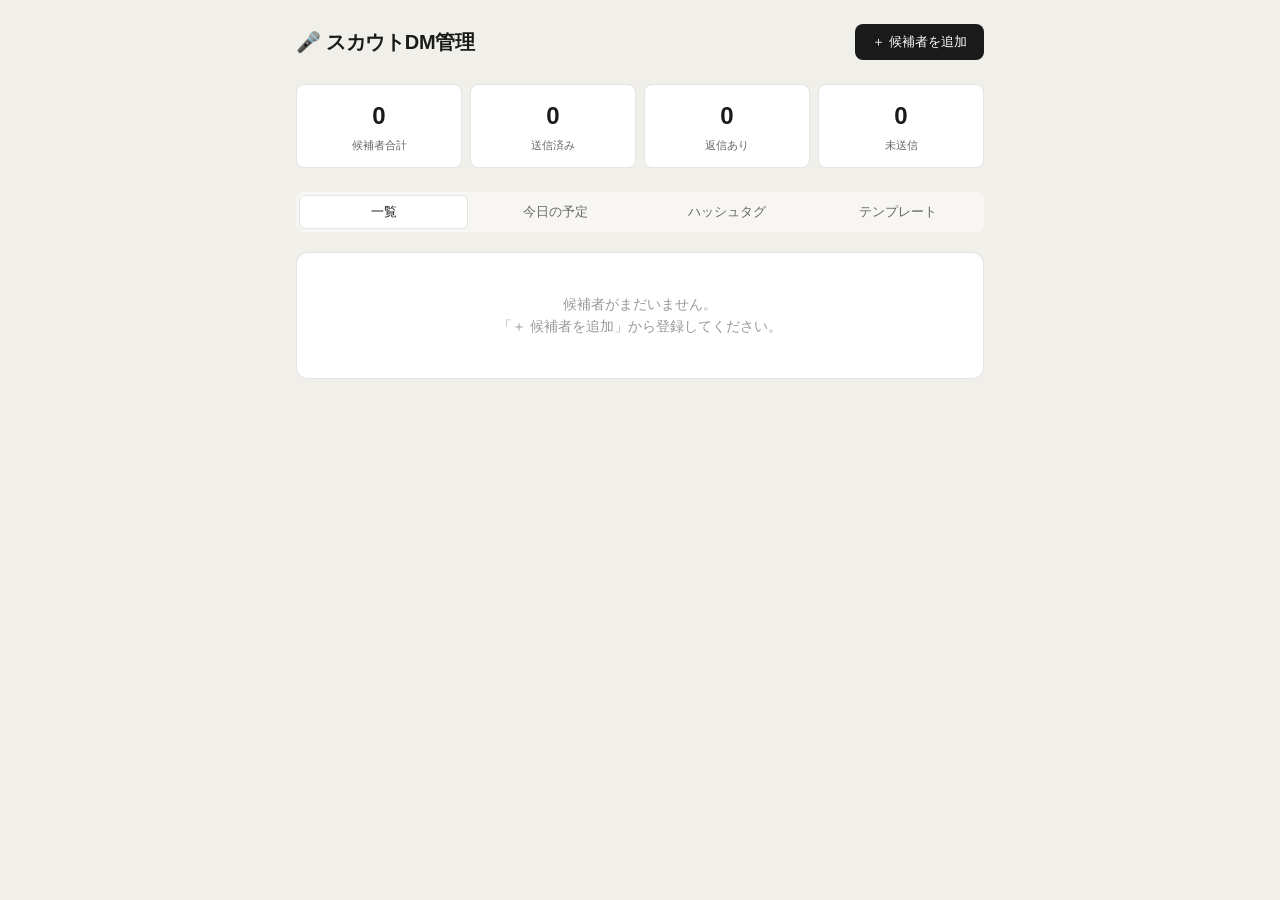
==== index.html @ 677e728b "Add files via upload" ====
<!DOCTYPE html>
<html lang="ja">
<head>
<meta charset="UTF-8" />
<meta name="viewport" content="width=device-width, initial-scale=1.0" />
<title>スカウトDM管理</title>
<style>
*, *::before, *::after { box-sizing: border-box; margin: 0; padding: 0; }

:root {
  --bg: #ffffff;
  --bg-sub: #f7f6f3;
  --bg-ter: #f0efe9;
  --text: #1a1a1a;
  --text-sub: #666;
  --text-hint: #999;
  --border: rgba(0,0,0,0.1);
  --border-med: rgba(0,0,0,0.18);
  --radius-md: 8px;
  --radius-lg: 12px;
  --radius-xl: 16px;
  --blue: #1d9bf0;
  --blue-bg: #e6f1fb;
  --blue-text: #185fa5;
  --green-bg: #eaf3de;
  --green-text: #3b6d11;
  --amber-bg: #faeeda;
  --amber-text: #854f0b;
  --gray-bg: #f1efe8;
  --gray-text: #5f5e5a;
}

@media (prefers-color-scheme: dark) {
  :root {
    --bg: #1a1a1a;
    --bg-sub: #222;
    --bg-ter: #2a2a2a;
    --text: #f0efe9;
    --text-sub: #aaa;
    --text-hint: #666;
    --border: rgba(255,255,255,0.1);
    --border-med: rgba(255,255,255,0.18);
    --blue-bg: #042c53;
    --blue-text: #85b7eb;
    --green-bg: #173404;
    --green-text: #97c459;
    --amber-bg: #412402;
    --amber-text: #ef9f27;
    --gray-bg: #2c2c2a;
    --gray-text: #b4b2a9;
  }
}

body {
  font-family: -apple-system, BlinkMacSystemFont, 'Hiragino Sans', 'Hiragino Kaku Gothic ProN', sans-serif;
  background: var(--bg-ter);
  color: var(--text);
  min-height: 100vh;
  font-size: 15px;
  line-height: 1.6;
}

.app { max-width: 720px; margin: 0 auto; padding: 1.5rem 1rem 4rem; }

.header {
  display: flex; align-items: center; justify-content: space-between;
  margin-bottom: 1.5rem;
}
.header h1 { font-size: 20px; font-weight: 600; letter-spacing: -0.3px; }

.stats-grid {
  display: grid; grid-template-columns: repeat(4, 1fr); gap: 8px;
  margin-bottom: 1.5rem;
}
@media (max-width: 480px) { .stats-grid { grid-template-columns: repeat(2, 1fr); } }

.stat-card {
  background: var(--bg); border-radius: var(--radius-md);
  border: 0.5px solid var(--border); padding: 12px; text-align: center;
}
.stat-num { font-size: 24px; font-weight: 600; }
.stat-label { font-size: 11px; color: var(--text-sub); margin-top: 2px; }

.tabs {
  display: flex; gap: 4px; background: var(--bg-sub);
  border-radius: var(--radius-md); padding: 3px; margin-bottom: 1.25rem;
}
.tab {
  flex: 1; text-align: center; padding: 7px 8px; font-size: 13px;
  border-radius: 6px; cursor: pointer; color: var(--text-sub);
  border: none; background: transparent; transition: all 0.15s;
}
.tab.active {
  background: var(--bg); color: var(--text); font-weight: 500;
  border: 0.5px solid var(--border);
}

.card {
  background: var(--bg); border: 0.5px solid var(--border);
  border-radius: var(--radius-lg); padding: 1rem 1.25rem; margin-bottom: 12px;
}

.section { display: none; }
.section.active { display: block; }

.label { font-size: 12px; color: var(--text-sub); margin-bottom: 4px; }

input[type=text], input[type=url], textarea, select {
  width: 100%; padding: 9px 12px; font-size: 14px;
  border: 0.5px solid var(--border-med); border-radius: var(--radius-md);
  background: var(--bg-sub); color: var(--text);
  font-family: inherit; outline: none; transition: border 0.15s;
}
input:focus, textarea:focus { border-color: var(--blue); }
textarea { resize: vertical; line-height: 1.6; }

.btn {
  padding: 8px 16px; font-size: 13px; border-radius: var(--radius-md);
  cursor: pointer; border: 0.5px solid var(--border-med);
  background: transparent; color: var(--text); font-family: inherit;
  transition: background 0.15s;
}
.btn:hover { background: var(--bg-sub); }
.btn:active { opacity: 0.7; }
.btn-primary { background: var(--text); color: var(--bg); border-color: transparent; font-weight: 500; }
.btn-primary:hover { opacity: 0.85; background: var(--text); }
.btn-dm { background: var(--blue); color: #fff; border-color: transparent; font-weight: 500; }
.btn-dm:hover { opacity: 0.88; background: var(--blue); }
.btn-sm { padding: 5px 10px; font-size: 12px; }
.btn-danger { color: #e24b4a; border-color: transparent; }
.btn-danger:hover { background: #fcebeb; }

.form-row { display: flex; gap: 8px; margin-bottom: 10px; }
.form-row input { flex: 1; }

.candidate-row {
  display: flex; align-items: center; gap: 10px;
  padding: 12px 0; border-bottom: 0.5px solid var(--border);
}
.candidate-row:last-child { border-bottom: none; }
.avatar {
  width: 38px; height: 38px; border-radius: 50%;
  background: var(--blue-bg); color: var(--blue-text);
  display: flex; align-items: center; justify-content: center;
  font-size: 14px; font-weight: 600; flex-shrink: 0;
}
.candidate-info { flex: 1; min-width: 0; }
.candidate-name { font-size: 14px; font-weight: 500; }
.candidate-meta {
  font-size: 12px; color: var(--text-sub);
  white-space: nowrap; overflow: hidden; text-overflow: ellipsis;
}
.status-badge {
  font-size: 11px; padding: 3px 9px; border-radius: 100px;
  font-weight: 500; flex-shrink: 0; white-space: nowrap;
}
.status-pending { background: var(--amber-bg); color: var(--amber-text); }
.status-sent { background: var(--green-bg); color: var(--green-text); }
.status-replied { background: var(--blue-bg); color: var(--blue-text); }
.status-pass { background: var(--gray-bg); color: var(--gray-text); }

.actions { display: flex; gap: 4px; flex-shrink: 0; }

.hashtag-wrap { display: flex; flex-wrap: wrap; gap: 6px; margin-bottom: 12px; }
.hashtag-chip {
  font-size: 13px; padding: 5px 13px; background: var(--bg-sub);
  border: 0.5px solid var(--border); border-radius: 100px;
  cursor: pointer; color: var(--text); transition: all 0.15s;
}
.hashtag-chip:hover { border-color: var(--border-med); background: var(--bg); }

.empty-state {
  text-align: center; padding: 2.5rem 1rem;
  color: var(--text-hint); font-size: 14px;
}

.modal-bg {
  display: none; position: fixed; inset: 0;
  background: rgba(0,0,0,0.45); z-index: 200;
  align-items: center; justify-content: center; padding: 1rem;
}
.modal-bg.open { display: flex; }
.modal {
  background: var(--bg); border-radius: var(--radius-xl);
  border: 0.5px solid var(--border); padding: 1.5rem;
  width: 100%; max-width: 500px; max-height: 90vh; overflow-y: auto;
}
.modal h2 { font-size: 16px; font-weight: 600; margin-bottom: 1.2rem; }
.modal-footer { display: flex; gap: 8px; justify-content: flex-end; margin-top: 1rem; }

.score-badge {
  font-size: 12px; padding: 2px 8px; border-radius: 100px;
  font-weight: 600; background: var(--green-bg); color: var(--green-text);
}
.score-low { background: var(--amber-bg); color: var(--amber-text); }
.score-mid { background: var(--blue-bg); color: var(--blue-text); }

.toast {
  position: fixed; bottom: 1.5rem; left: 50%; transform: translateX(-50%);
  background: var(--text); color: var(--bg); padding: 10px 20px;
  border-radius: 100px; font-size: 13px; font-weight: 500;
  opacity: 0; pointer-events: none; transition: opacity 0.2s; z-index: 999;
}
.toast.show { opacity: 1; }

.schedule-list { display: flex; flex-direction: column; gap: 8px; }
.schedule-item {
  display: flex; align-items: center; gap: 10px;
  background: var(--bg-sub); border-radius: var(--radius-md); padding: 10px 12px;
}
.schedule-time { font-size: 13px; font-weight: 600; min-width: 52px; color: var(--blue); }
.schedule-name { font-size: 13px; flex: 1; }
.schedule-status { font-size: 11px; color: var(--text-sub); }
</style>
</head>
<body>
<div class="app">
  <div class="header">
    <h1>🎤 スカウトDM管理</h1>
    <button class="btn btn-primary" onclick="openAddModal()">＋ 候補者を追加</button>
  </div>

  <div class="stats-grid">
    <div class="stat-card"><div class="stat-num" id="s-total">0</div><div class="stat-label">候補者合計</div></div>
    <div class="stat-card"><div class="stat-num" id="s-sent">0</div><div class="stat-label">送信済み</div></div>
    <div class="stat-card"><div class="stat-num" id="s-replied">0</div><div class="stat-label">返信あり</div></div>
    <div class="stat-card"><div class="stat-num" id="s-pending">0</div><div class="stat-label">未送信</div></div>
  </div>

  <div class="tabs">
    <button class="tab active" onclick="switchTab(this,'candidates')">一覧</button>
    <button class="tab" onclick="switchTab(this,'schedule')">今日の予定</button>
    <button class="tab" onclick="switchTab(this,'search')">ハッシュタグ</button>
    <button class="tab" onclick="switchTab(this,'template')">テンプレート</button>
  </div>

  <div id="tab-candidates" class="section active">
    <div class="card" style="padding: 0 1.25rem;">
      <div id="candidate-list"></div>
    </div>
  </div>

  <div id="tab-schedule" class="section">
    <div class="card">
      <div style="display:flex;align-items:center;justify-content:space-between;margin-bottom:1rem;">
        <div>
          <div class="label" style="margin-bottom:2px;">1日の送信上限</div>
          <div style="display:flex;align-items:center;gap:8px;">
            <input type="number" id="daily-limit" value="20" min="1" max="50" style="width:70px;" />
            <span style="font-size:13px;color:var(--text-sub);">件/日</span>
          </div>
        </div>
        <button class="btn btn-primary" onclick="generateSchedule()">スケジュール生成</button>
      </div>
      <div id="schedule-list" class="schedule-list">
        <div class="empty-state">「スケジュール生成」を押すと、未送信の候補者を自動でスケジュールします。</div>
      </div>
    </div>
    <div class="card">
      <div class="label" style="margin-bottom:6px;">LINE Notify 設定</div>
      <div style="font-size:12px;color:var(--text-sub);margin-bottom:8px;">
        LINE Notify トークンを入力すると、スケジュール通知をLINEで受け取れます。<br>
        ※ トークンは <a href="https://notify-bot.line.me/ja/" target="_blank" style="color:var(--blue);">notify-bot.line.me</a> で取得できます。
      </div>
      <div class="form-row" style="margin-bottom:0;">
        <input type="text" id="line-token" placeholder="LINE Notify トークンを入力..." />
        <button class="btn" onclick="saveLineToken()">保存</button>
      </div>
    </div>
  </div>

  <div id="tab-search" class="section">
    <div class="card">
      <div class="label" style="margin-bottom:8px;">よく使うハッシュタグ</div>
      <div class="hashtag-wrap" id="hashtag-list"></div>
      <div class="form-row" style="margin-bottom:0;">
        <input type="text" id="new-hashtag" placeholder="#アイドル志望 など..." />
        <button class="btn" onclick="addHashtag()">追加</button>
      </div>
    </div>
    <div class="card">
      <div class="label" style="margin-bottom:6px;">Twitter/X で検索</div>
      <div class="form-row" style="margin-bottom:0;">
        <input type="text" id="search-query" placeholder="#アイドル志望 など..." />
        <button class="btn btn-dm" onclick="searchTwitter()">検索を開く</button>
      </div>
    </div>
  </div>

  <div id="tab-template" class="section">
    <div class="card">
      <div class="label" style="margin-bottom:4px;">DMテンプレート</div>
      <div style="font-size:12px;color:var(--text-sub);margin-bottom:8px;">
        <code style="background:var(--bg-sub);padding:1px 5px;border-radius:4px;">{name}</code> は相手のユーザー名に自動置換されます。
      </div>
      <textarea id="template-text" rows="10"></textarea>
      <div style="display:flex;justify-content:flex-end;margin-top:8px;">
        <button class="btn btn-primary" onclick="saveTemplate()">保存</button>
      </div>
    </div>
  </div>
</div>

<!-- 候補者追加モーダル -->
<div class="modal-bg" id="add-modal">
  <div class="modal">
    <h2>候補者を追加</h2>
    <div class="label">Twitter URL または @ユーザー名</div>
    <div style="margin-bottom:10px;">
      <input type="text" id="in-url" placeholder="https://twitter.com/username または @username" />
    </div>
    <div class="label">表示名</div>
    <div style="margin-bottom:10px;">
      <input type="text" id="in-name" placeholder="例：田中さくら" />
    </div>
    <div class="label">メモ（投稿の特徴など）</div>
    <div style="margin-bottom:4px;">
      <textarea id="in-memo" rows="3" placeholder="例：ダンス系の投稿が多い、フォロワー2000人..."></textarea>
    </div>
    <div class="modal-footer">
      <button class="btn" onclick="closeModal('add-modal')">キャンセル</button>
      <button class="btn btn-primary" onclick="addCandidate()">追加</button>
    </div>
  </div>
</div>

<!-- DM送信モーダル -->
<div class="modal-bg" id="dm-modal">
  <div class="modal">
    <h2 id="dm-title">DM文章を確認</h2>
    <div class="label" style="margin-bottom:6px;">送信するDM</div>
    <textarea id="dm-text" rows="11" style="margin-bottom:4px;"></textarea>
    <div style="font-size:12px;color:var(--text-sub);margin-bottom:4px;">
      ※ 「コピーしてTwitterを開く」を押すとクリップボードにコピーされ、Twitter DM画面が開きます。貼り付けて送信してください。
    </div>
    <div class="modal-footer">
      <button class="btn" onclick="closeModal('dm-modal')">キャンセル</button>
      <button class="btn btn-dm" onclick="copyAndOpen()">コピーしてTwitterを開く →</button>
    </div>
  </div>
</div>

<div class="toast" id="toast"></div>

<script>
let candidates = JSON.parse(localStorage.getItem('scout_v2_candidates') || '[]');
let hashtags = JSON.parse(localStorage.getItem('scout_v2_hashtags') || '["#アイドル志望","#歌手志望","#モデル志望","#ダンス好きな人と繋がりたい","#芸能界目指してる"]');
let template = localStorage.getItem('scout_v2_template') || 'こんにちは、{name}さん。突然のメッセージ失礼します。\n\n私は〇〇芸能事務所のスカウト担当と申します。{name}さんの投稿を拝見し、ぜひ一度お話をさせていただきたいと思いご連絡しました。\n\nもしよろしければ、詳しいご案内をさせていただきたいと思います。ご検討いただけますでしょうか。\n\nどうぞよろしくお願いいたします。';
let lineToken = localStorage.getItem('scout_v2_line_token') || '';
let currentDmIdx = null;
let todaySchedule = [];

function save() {
  localStorage.setItem('scout_v2_candidates', JSON.stringify(candidates));
  localStorage.setItem('scout_v2_hashtags', JSON.stringify(hashtags));
}

function toast(msg) {
  const t = document.getElementById('toast');
  t.textContent = msg; t.classList.add('show');
  setTimeout(() => t.classList.remove('show'), 2200);
}

function switchTab(el, name) {
  document.querySelectorAll('.tab').forEach(t => t.classList.remove('active'));
  document.querySelectorAll('.section').forEach(s => s.classList.remove('active'));
  el.classList.add('active');
  document.getElementById('tab-' + name).classList.add('active');
}

function updateStats() {
  document.getElementById('s-total').textContent = candidates.length;
  document.getElementById('s-sent').textContent = candidates.filter(c => c.status === 'sent' || c.status === 'replied').length;
  document.getElementById('s-replied').textContent = candidates.filter(c => c.status === 'replied').length;
  document.getElementById('s-pending').textContent = candidates.filter(c => c.status === 'pending').length;
}

function renderCandidates() {
  const list = document.getElementById('candidate-list');
  if (!candidates.length) {
    list.innerHTML = '<div class="empty-state">候補者がまだいません。<br>「＋ 候補者を追加」から登録してください。</div>';
    updateStats(); return;
  }
  const statusMap = {
    pending: ['status-pending','未送信'],
    sent:    ['status-sent','送信済み'],
    replied: ['status-replied','返信あり'],
    pass:    ['status-pass','見送り']
  };
  list.innerHTML = candidates.map((c, i) => {
    const init = (c.name||'U')[0].toUpperCase();
    const [cls, lbl] = statusMap[c.status] || statusMap.pending;
    return `<div class="candidate-row">
      <div class="avatar">${init}</div>
      <div class="candidate-info">
        <div class="candidate-name">${esc(c.name||'ユーザー')}</div>
        <div class="candidate-meta">${esc(c.url||'')}${c.memo?' · '+esc(c.memo):''}</div>
      </div>
      <span class="status-badge ${cls}">${lbl}</span>
      <div class="actions">
        <button class="btn btn-sm btn-dm" onclick="openDm(${i})">DM</button>
        <button class="btn btn-sm" onclick="cycleStatus(${i})" title="ステータスを変更">⟳</button>
        <button class="btn btn-sm btn-danger" onclick="removeCandidate(${i})">✕</button>
      </div>
    </div>`;
  }).join('');
  updateStats();
}

function renderHashtags() {
  document.getElementById('hashtag-list').innerHTML = hashtags.map(h =>
    `<span class="hashtag-chip" onclick="setSearch('${esc(h)}')">${esc(h)}</span>`
  ).join('');
}

function esc(s) {
  return String(s).replace(/&/g,'&amp;').replace(/</g,'&lt;').replace(/>/g,'&gt;').replace(/"/g,'&quot;');
}

function openAddModal() {
  ['in-url','in-name','in-memo'].forEach(id => document.getElementById(id).value = '');
  document.getElementById('add-modal').classList.add('open');
  setTimeout(() => document.getElementById('in-url').focus(), 100);
}

function closeModal(id) { document.getElementById(id).classList.remove('open'); }

function addCandidate() {
  const url = document.getElementById('in-url').value.trim();
  const name = document.getElementById('in-name').value.trim();
  const memo = document.getElementById('in-memo').value.trim();
  if (!url && !name) { toast('URLまたは名前を入力してください'); return; }
  let username = '';
  const m = url.match(/(?:twitter|x)\.com\/([^\/\?#]+)/) || url.match(/^@?(\w+)$/);
  if (m) username = m[1];
  candidates.unshift({ url, name: name || ('@'+username) || 'ユーザー', username, memo, status: 'pending', addedAt: Date.now() });
  save(); closeModal('add-modal'); renderCandidates(); toast('候補者を追加しました');
}

function removeCandidate(i) {
  if (!confirm(`「${candidates[i].name}」を削除しますか？`)) return;
  candidates.splice(i, 1); save(); renderCandidates();
}

function cycleStatus(i) {
  const s = ['pending','sent','replied','pass'];
  candidates[i].status = s[(s.indexOf(candidates[i].status)+1) % s.length];
  save(); renderCandidates();
}

function openDm(i) {
  currentDmIdx = i;
  const c = candidates[i];
  document.getElementById('dm-title').textContent = (c.name||'ユーザー') + ' へのDM';
  const displayName = (c.name||'').replace(/^@/,'') || 'さん';
  document.getElementById('dm-text').value = template.replace(/\{name\}/g, displayName);
  document.getElementById('dm-modal').classList.add('open');
}

function copyAndOpen() {
  const text = document.getElementById('dm-text').value;
  navigator.clipboard.writeText(text).then(() => toast('クリップボードにコピーしました')).catch(() => {});
  if (currentDmIdx !== null) {
    const c = candidates[currentDmIdx];
    const u = c.username || (c.url.match(/(?:twitter|x)\.com\/([^\/\?#]+)/)||[])[1] || '';
    const dmUrl = 'https://twitter.com/messages/compose' + (u ? '?recipient_id='+u : '') + '&text=' + encodeURIComponent(text);
    window.open(dmUrl, '_blank');
    candidates[currentDmIdx].status = 'sent';
    save(); renderCandidates();
  }
  closeModal('dm-modal');
}

function addHashtag() {
  const v = document.getElementById('new-hashtag').value.trim();
  if (!v) return;
  const tag = v.startsWith('#') ? v : '#'+v;
  if (!hashtags.includes(tag)) { hashtags.push(tag); localStorage.setItem('scout_v2_hashtags', JSON.stringify(hashtags)); }
  document.getElementById('new-hashtag').value = '';
  renderHashtags();
}

function setSearch(tag) { document.getElementById('search-query').value = tag; }

function searchTwitter() {
  const q = document.getElementById('search-query').value.trim();
  if (!q) return;
  window.open('https://twitter.com/search?q='+encodeURIComponent(q)+'&f=user', '_blank');
}

function saveTemplate() {
  template = document.getElementById('template-text').value;
  localStorage.setItem('scout_v2_template', template);
  toast('テンプレートを保存しました');
}

function saveLineToken() {
  lineToken = document.getElementById('line-token').value.trim();
  localStorage.setItem('scout_v2_line_token', lineToken);
  toast('LINEトークンを保存しました');
}

function generateSchedule() {
  const limit = parseInt(document.getElementById('daily-limit').value) || 20;
  const pending = candidates.filter(c => c.status === 'pending').slice(0, limit);
  if (!pending.length) { toast('未送信の候補者がいません'); return; }

  const now = new Date();
  const start = 10 * 60;
  const end = 21 * 60;
  const range = end - start;

  todaySchedule = pending.map((c, i) => {
    const offset = Math.floor((range / pending.length) * i + Math.random() * 15);
    const mins = start + offset;
    const h = String(Math.floor(mins / 60)).padStart(2, '0');
    const m = String(mins % 60).padStart(2, '0');
    return { time: h+':'+m, name: c.name, url: c.url, username: c.username, idx: candidates.indexOf(c) };
  }).sort((a, b) => a.time.localeCompare(b.time));

  const list = document.getElementById('schedule-list');
  list.innerHTML = todaySchedule.map((s, i) =>
    `<div class="schedule-item">
      <span class="schedule-time">${s.time}</span>
      <span class="schedule-name">${esc(s.name)}</span>
      <button class="btn btn-sm btn-dm" onclick="openDm(${s.idx})">DM</button>
    </div>`
  ).join('');

  toast(`${todaySchedule.length}件のスケジュールを生成しました`);
}

document.addEventListener('click', e => {
  if (e.target.classList.contains('modal-bg')) e.target.classList.remove('open');
});

document.getElementById('template-text').value = template;
document.getElementById('line-token').value = lineToken;
renderHashtags();
renderCandidates();
</script>
</body>
</html>
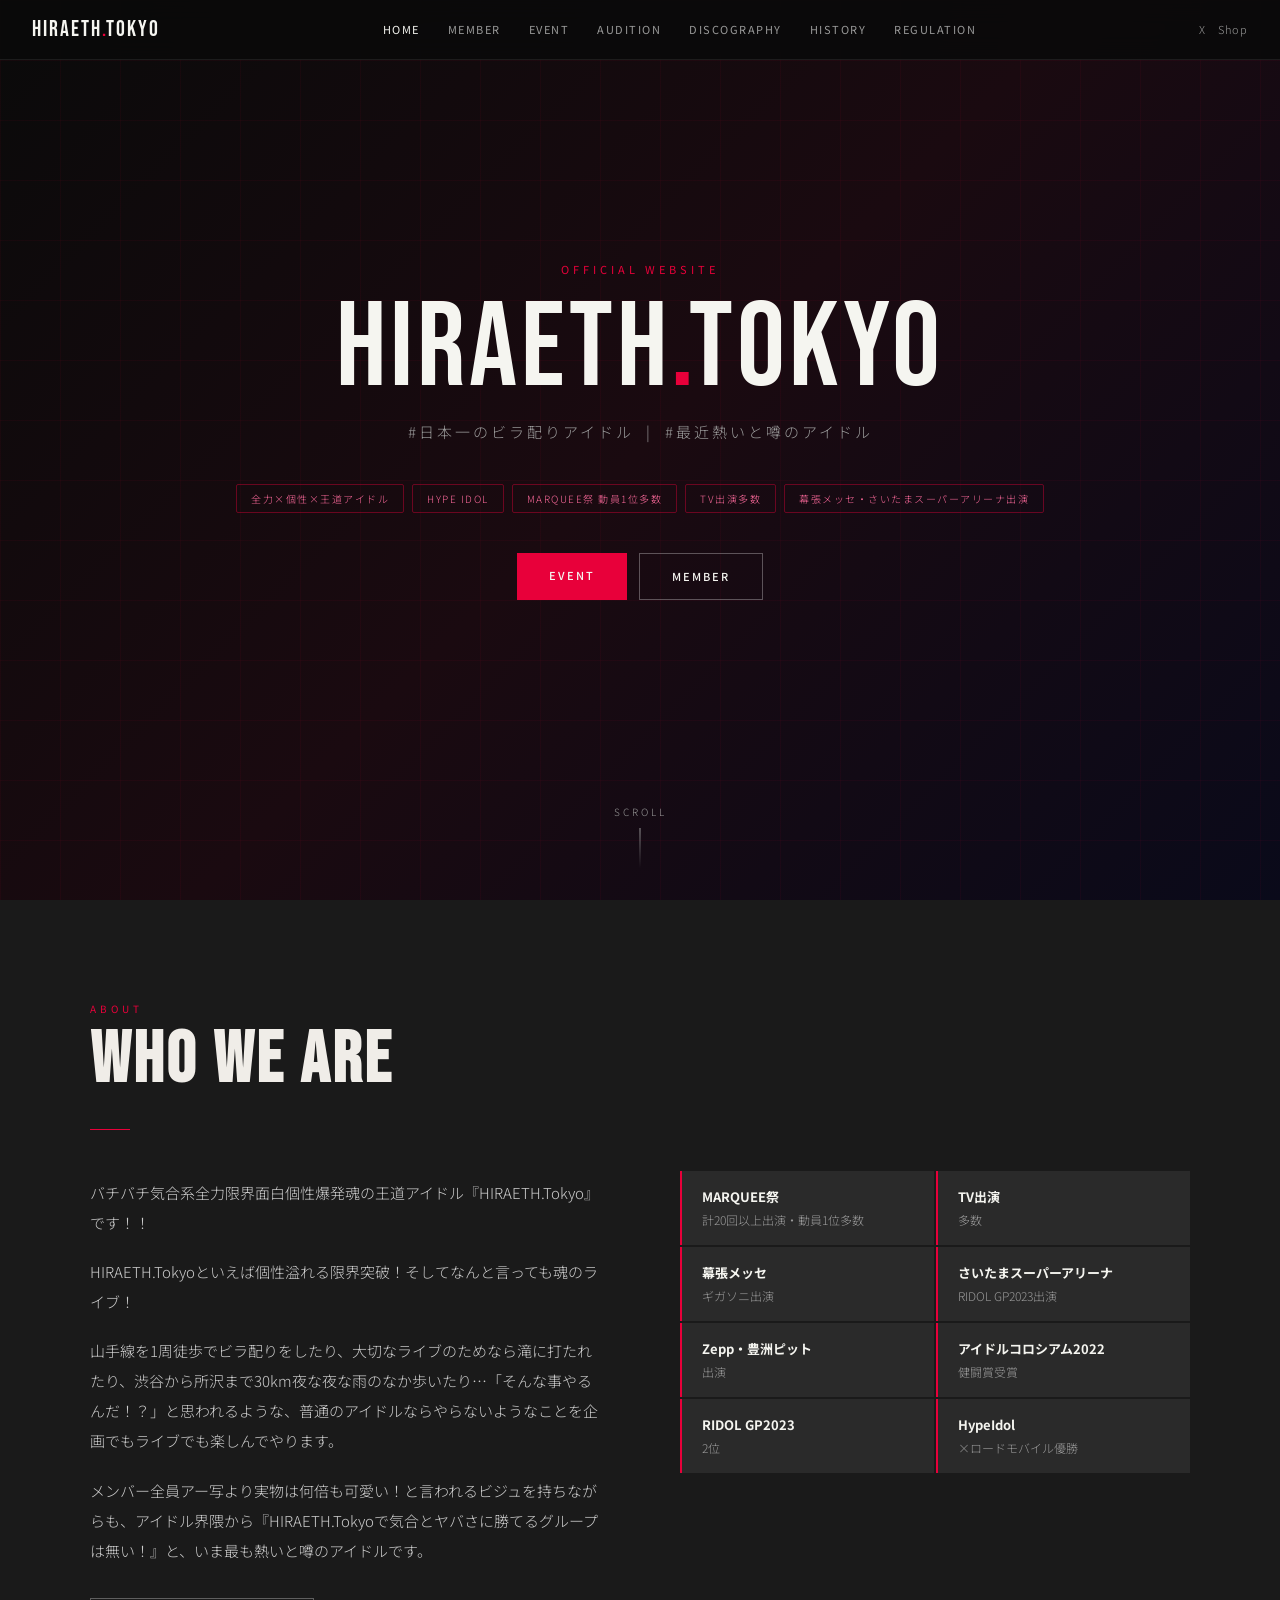
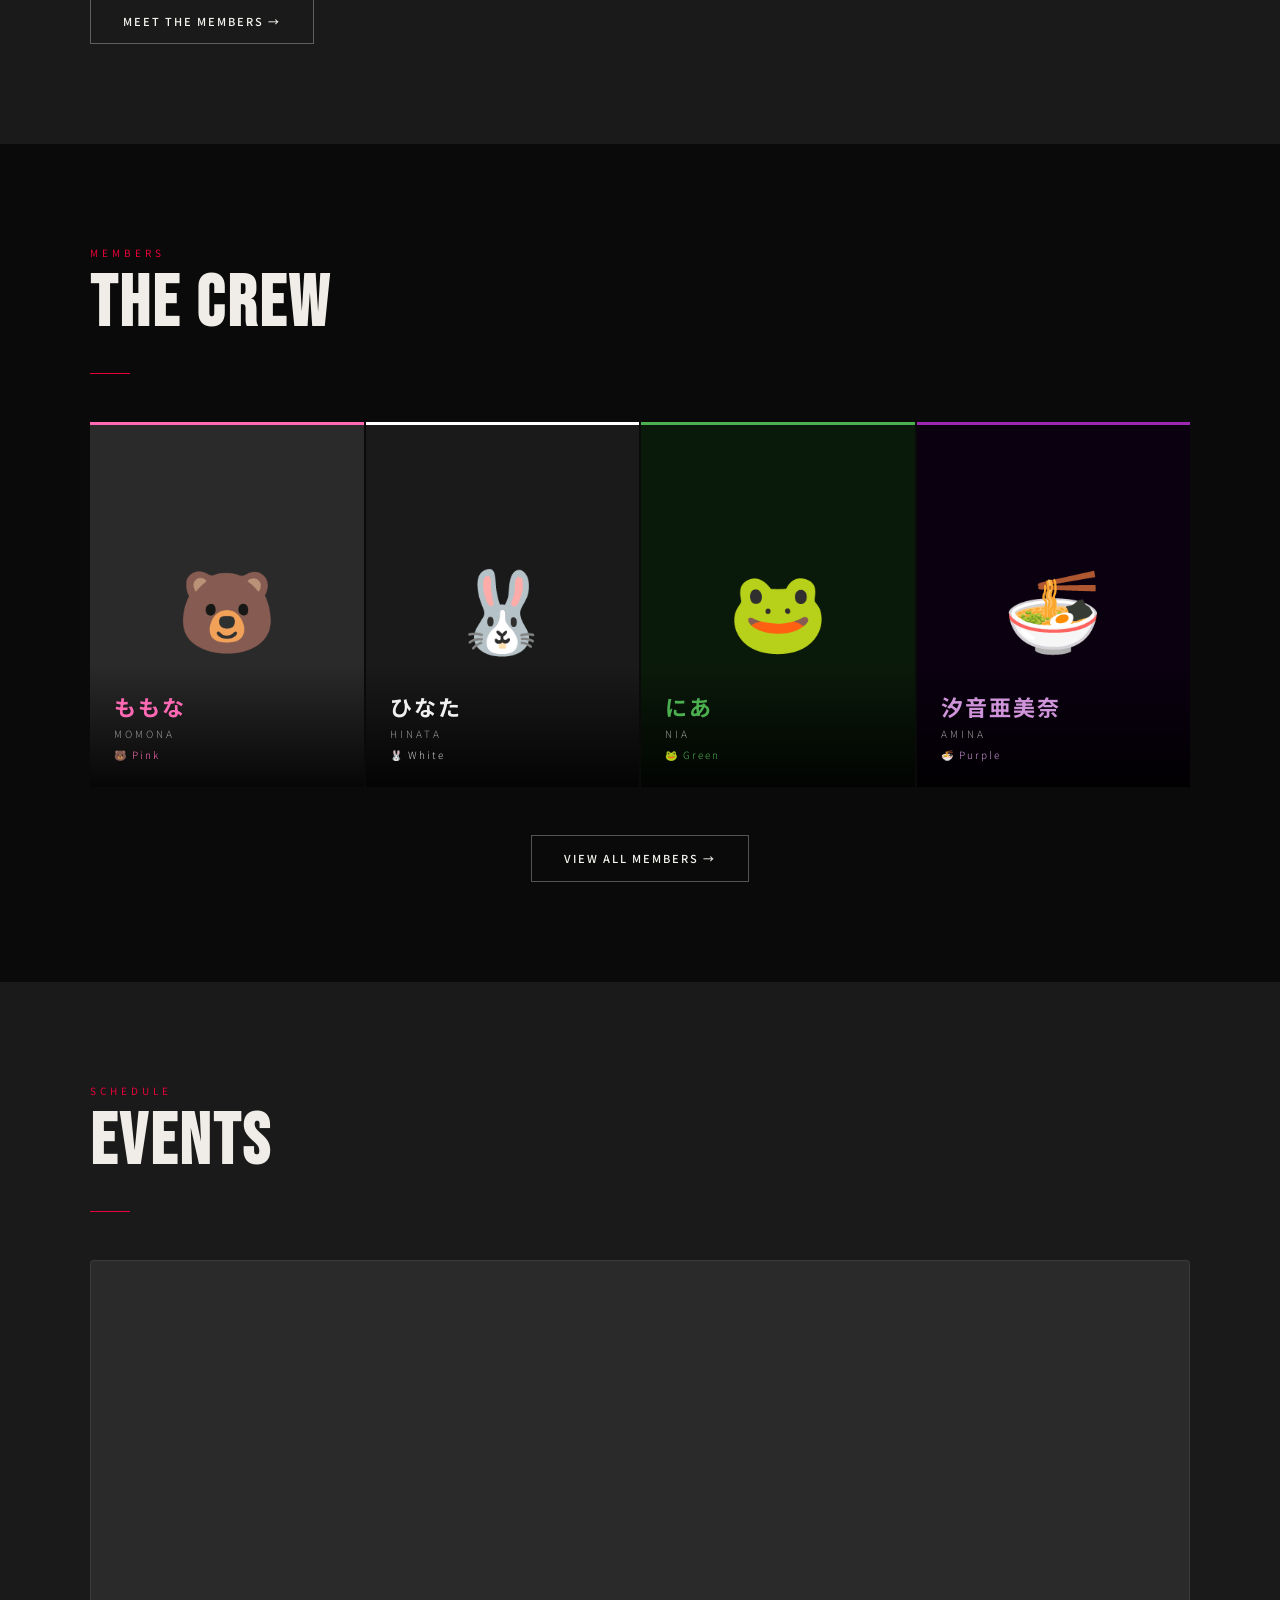
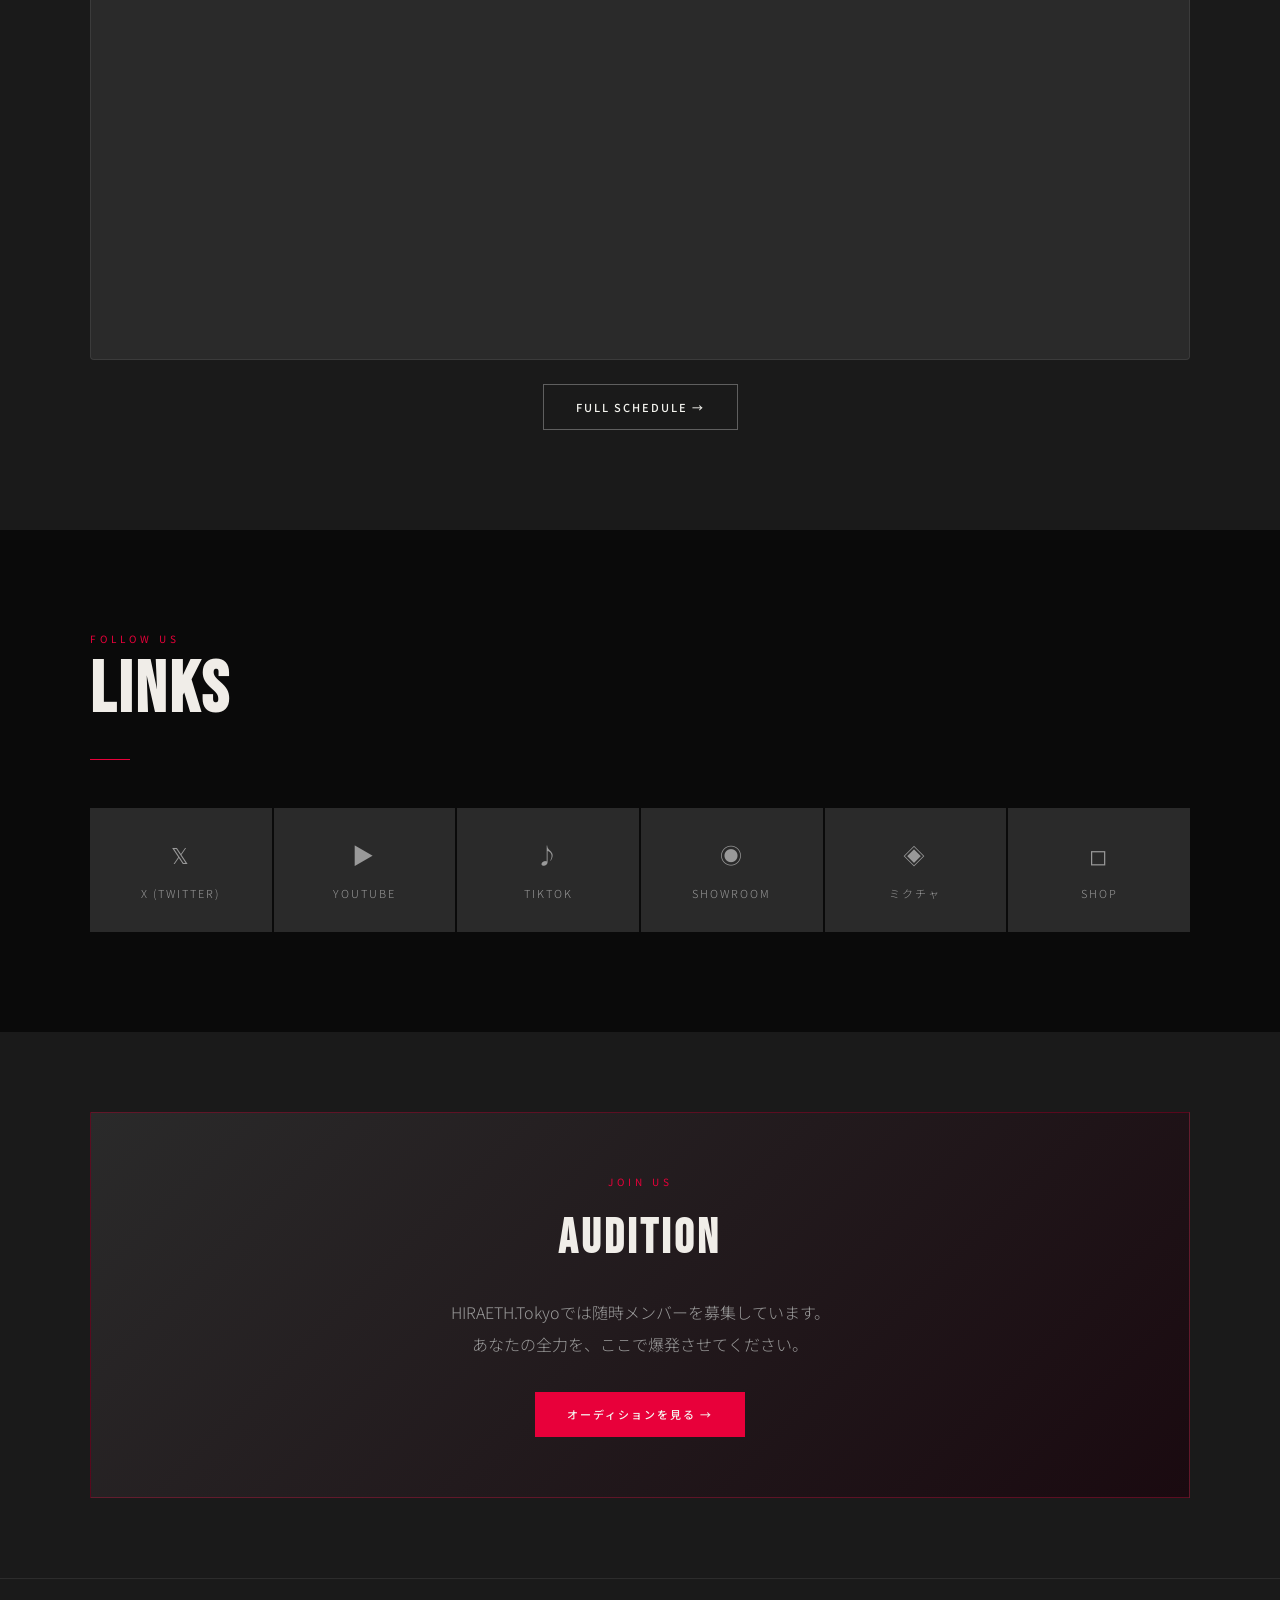
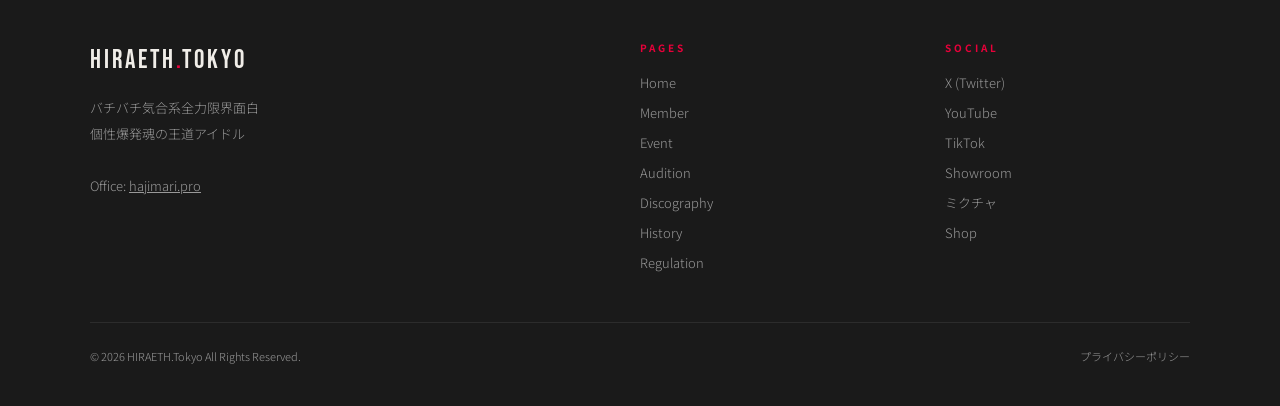
==== commit 5ade9e7f: "Add files via upload" ====
--- a/index.html
+++ b/index.html
@@ -3,541 +3,293 @@
 <head>
 <meta charset="UTF-8" />
 <meta name="viewport" content="width=device-width, initial-scale=1.0" />
-<title>スカウトDM管理</title>
-<style>
-*, *::before, *::after { box-sizing: border-box; margin: 0; padding: 0; }
-
-:root {
-  --bg: #ffffff;
-  --bg-sub: #f7f6f3;
-  --bg-ter: #f0efe9;
-  --text: #1a1a1a;
-  --text-sub: #666;
-  --text-hint: #999;
-  --border: rgba(0,0,0,0.1);
-  --border-med: rgba(0,0,0,0.18);
-  --radius-md: 8px;
-  --radius-lg: 12px;
-  --radius-xl: 16px;
-  --blue: #1d9bf0;
-  --blue-bg: #e6f1fb;
-  --blue-text: #185fa5;
-  --green-bg: #eaf3de;
-  --green-text: #3b6d11;
-  --amber-bg: #faeeda;
-  --amber-text: #854f0b;
-  --gray-bg: #f1efe8;
-  --gray-text: #5f5e5a;
-}
-
-@media (prefers-color-scheme: dark) {
-  :root {
-    --bg: #1a1a1a;
-    --bg-sub: #222;
-    --bg-ter: #2a2a2a;
-    --text: #f0efe9;
-    --text-sub: #aaa;
-    --text-hint: #666;
-    --border: rgba(255,255,255,0.1);
-    --border-med: rgba(255,255,255,0.18);
-    --blue-bg: #042c53;
-    --blue-text: #85b7eb;
-    --green-bg: #173404;
-    --green-text: #97c459;
-    --amber-bg: #412402;
-    --amber-text: #ef9f27;
-    --gray-bg: #2c2c2a;
-    --gray-text: #b4b2a9;
-  }
-}
-
-body {
-  font-family: -apple-system, BlinkMacSystemFont, 'Hiragino Sans', 'Hiragino Kaku Gothic ProN', sans-serif;
-  background: var(--bg-ter);
-  color: var(--text);
-  min-height: 100vh;
-  font-size: 15px;
-  line-height: 1.6;
-}
-
-.app { max-width: 720px; margin: 0 auto; padding: 1.5rem 1rem 4rem; }
-
-.header {
-  display: flex; align-items: center; justify-content: space-between;
-  margin-bottom: 1.5rem;
-}
-.header h1 { font-size: 20px; font-weight: 600; letter-spacing: -0.3px; }
-
-.stats-grid {
-  display: grid; grid-template-columns: repeat(4, 1fr); gap: 8px;
-  margin-bottom: 1.5rem;
-}
-@media (max-width: 480px) { .stats-grid { grid-template-columns: repeat(2, 1fr); } }
-
-.stat-card {
-  background: var(--bg); border-radius: var(--radius-md);
-  border: 0.5px solid var(--border); padding: 12px; text-align: center;
-}
-.stat-num { font-size: 24px; font-weight: 600; }
-.stat-label { font-size: 11px; color: var(--text-sub); margin-top: 2px; }
-
-.tabs {
-  display: flex; gap: 4px; background: var(--bg-sub);
-  border-radius: var(--radius-md); padding: 3px; margin-bottom: 1.25rem;
-}
-.tab {
-  flex: 1; text-align: center; padding: 7px 8px; font-size: 13px;
-  border-radius: 6px; cursor: pointer; color: var(--text-sub);
-  border: none; background: transparent; transition: all 0.15s;
-}
-.tab.active {
-  background: var(--bg); color: var(--text); font-weight: 500;
-  border: 0.5px solid var(--border);
-}
-
-.card {
-  background: var(--bg); border: 0.5px solid var(--border);
-  border-radius: var(--radius-lg); padding: 1rem 1.25rem; margin-bottom: 12px;
-}
-
-.section { display: none; }
-.section.active { display: block; }
-
-.label { font-size: 12px; color: var(--text-sub); margin-bottom: 4px; }
-
-input[type=text], input[type=url], textarea, select {
-  width: 100%; padding: 9px 12px; font-size: 14px;
-  border: 0.5px solid var(--border-med); border-radius: var(--radius-md);
-  background: var(--bg-sub); color: var(--text);
-  font-family: inherit; outline: none; transition: border 0.15s;
-}
-input:focus, textarea:focus { border-color: var(--blue); }
-textarea { resize: vertical; line-height: 1.6; }
-
-.btn {
-  padding: 8px 16px; font-size: 13px; border-radius: var(--radius-md);
-  cursor: pointer; border: 0.5px solid var(--border-med);
-  background: transparent; color: var(--text); font-family: inherit;
-  transition: background 0.15s;
-}
-.btn:hover { background: var(--bg-sub); }
-.btn:active { opacity: 0.7; }
-.btn-primary { background: var(--text); color: var(--bg); border-color: transparent; font-weight: 500; }
-.btn-primary:hover { opacity: 0.85; background: var(--text); }
-.btn-dm { background: var(--blue); color: #fff; border-color: transparent; font-weight: 500; }
-.btn-dm:hover { opacity: 0.88; background: var(--blue); }
-.btn-sm { padding: 5px 10px; font-size: 12px; }
-.btn-danger { color: #e24b4a; border-color: transparent; }
-.btn-danger:hover { background: #fcebeb; }
-
-.form-row { display: flex; gap: 8px; margin-bottom: 10px; }
-.form-row input { flex: 1; }
-
-.candidate-row {
-  display: flex; align-items: center; gap: 10px;
-  padding: 12px 0; border-bottom: 0.5px solid var(--border);
-}
-.candidate-row:last-child { border-bottom: none; }
-.avatar {
-  width: 38px; height: 38px; border-radius: 50%;
-  background: var(--blue-bg); color: var(--blue-text);
-  display: flex; align-items: center; justify-content: center;
-  font-size: 14px; font-weight: 600; flex-shrink: 0;
-}
-.candidate-info { flex: 1; min-width: 0; }
-.candidate-name { font-size: 14px; font-weight: 500; }
-.candidate-meta {
-  font-size: 12px; color: var(--text-sub);
-  white-space: nowrap; overflow: hidden; text-overflow: ellipsis;
-}
-.status-badge {
-  font-size: 11px; padding: 3px 9px; border-radius: 100px;
-  font-weight: 500; flex-shrink: 0; white-space: nowrap;
-}
-.status-pending { background: var(--amber-bg); color: var(--amber-text); }
-.status-sent { background: var(--green-bg); color: var(--green-text); }
-.status-replied { background: var(--blue-bg); color: var(--blue-text); }
-.status-pass { background: var(--gray-bg); color: var(--gray-text); }
-
-.actions { display: flex; gap: 4px; flex-shrink: 0; }
-
-.hashtag-wrap { display: flex; flex-wrap: wrap; gap: 6px; margin-bottom: 12px; }
-.hashtag-chip {
-  font-size: 13px; padding: 5px 13px; background: var(--bg-sub);
-  border: 0.5px solid var(--border); border-radius: 100px;
-  cursor: pointer; color: var(--text); transition: all 0.15s;
-}
-.hashtag-chip:hover { border-color: var(--border-med); background: var(--bg); }
-
-.empty-state {
-  text-align: center; padding: 2.5rem 1rem;
-  color: var(--text-hint); font-size: 14px;
-}
-
-.modal-bg {
-  display: none; position: fixed; inset: 0;
-  background: rgba(0,0,0,0.45); z-index: 200;
-  align-items: center; justify-content: center; padding: 1rem;
-}
-.modal-bg.open { display: flex; }
-.modal {
-  background: var(--bg); border-radius: var(--radius-xl);
-  border: 0.5px solid var(--border); padding: 1.5rem;
-  width: 100%; max-width: 500px; max-height: 90vh; overflow-y: auto;
-}
-.modal h2 { font-size: 16px; font-weight: 600; margin-bottom: 1.2rem; }
-.modal-footer { display: flex; gap: 8px; justify-content: flex-end; margin-top: 1rem; }
-
-.score-badge {
-  font-size: 12px; padding: 2px 8px; border-radius: 100px;
-  font-weight: 600; background: var(--green-bg); color: var(--green-text);
-}
-.score-low { background: var(--amber-bg); color: var(--amber-text); }
-.score-mid { background: var(--blue-bg); color: var(--blue-text); }
-
-.toast {
-  position: fixed; bottom: 1.5rem; left: 50%; transform: translateX(-50%);
-  background: var(--text); color: var(--bg); padding: 10px 20px;
-  border-radius: 100px; font-size: 13px; font-weight: 500;
-  opacity: 0; pointer-events: none; transition: opacity 0.2s; z-index: 999;
-}
-.toast.show { opacity: 1; }
-
-.schedule-list { display: flex; flex-direction: column; gap: 8px; }
-.schedule-item {
-  display: flex; align-items: center; gap: 10px;
-  background: var(--bg-sub); border-radius: var(--radius-md); padding: 10px 12px;
-}
-.schedule-time { font-size: 13px; font-weight: 600; min-width: 52px; color: var(--blue); }
-.schedule-name { font-size: 13px; flex: 1; }
-.schedule-status { font-size: 11px; color: var(--text-sub); }
-</style>
+<title>HIRAETH.Tokyo｜ヒラエス.トーキョー</title>
+<meta name="description" content="バチバチ気合系全力限界面白個性爆発魂の王道アイドル『HIRAETH.Tokyo』公式サイト" />
+<link rel="stylesheet" href="style.css" />
 </head>
 <body>
-<div class="app">
-  <div class="header">
-    <h1>🎤 スカウトDM管理</h1>
-    <button class="btn btn-primary" onclick="openAddModal()">＋ 候補者を追加</button>
-  </div>
-
-  <div class="stats-grid">
-    <div class="stat-card"><div class="stat-num" id="s-total">0</div><div class="stat-label">候補者合計</div></div>
-    <div class="stat-card"><div class="stat-num" id="s-sent">0</div><div class="stat-label">送信済み</div></div>
-    <div class="stat-card"><div class="stat-num" id="s-replied">0</div><div class="stat-label">返信あり</div></div>
-    <div class="stat-card"><div class="stat-num" id="s-pending">0</div><div class="stat-label">未送信</div></div>
-  </div>
-
-  <div class="tabs">
-    <button class="tab active" onclick="switchTab(this,'candidates')">一覧</button>
-    <button class="tab" onclick="switchTab(this,'schedule')">今日の予定</button>
-    <button class="tab" onclick="switchTab(this,'search')">ハッシュタグ</button>
-    <button class="tab" onclick="switchTab(this,'template')">テンプレート</button>
-  </div>
-
-  <div id="tab-candidates" class="section active">
-    <div class="card" style="padding: 0 1.25rem;">
-      <div id="candidate-list"></div>
-    </div>
-  </div>
-
-  <div id="tab-schedule" class="section">
-    <div class="card">
-      <div style="display:flex;align-items:center;justify-content:space-between;margin-bottom:1rem;">
-        <div>
-          <div class="label" style="margin-bottom:2px;">1日の送信上限</div>
-          <div style="display:flex;align-items:center;gap:8px;">
-            <input type="number" id="daily-limit" value="20" min="1" max="50" style="width:70px;" />
-            <span style="font-size:13px;color:var(--text-sub);">件/日</span>
-          </div>
-        </div>
-        <button class="btn btn-primary" onclick="generateSchedule()">スケジュール生成</button>
-      </div>
-      <div id="schedule-list" class="schedule-list">
-        <div class="empty-state">「スケジュール生成」を押すと、未送信の候補者を自動でスケジュールします。</div>
-      </div>
-    </div>
-    <div class="card">
-      <div class="label" style="margin-bottom:6px;">LINE Notify 設定</div>
-      <div style="font-size:12px;color:var(--text-sub);margin-bottom:8px;">
-        LINE Notify トークンを入力すると、スケジュール通知をLINEで受け取れます。<br>
-        ※ トークンは <a href="https://notify-bot.line.me/ja/" target="_blank" style="color:var(--blue);">notify-bot.line.me</a> で取得できます。
-      </div>
-      <div class="form-row" style="margin-bottom:0;">
-        <input type="text" id="line-token" placeholder="LINE Notify トークンを入力..." />
-        <button class="btn" onclick="saveLineToken()">保存</button>
-      </div>
-    </div>
-  </div>
-
-  <div id="tab-search" class="section">
-    <div class="card">
-      <div class="label" style="margin-bottom:8px;">よく使うハッシュタグ</div>
-      <div class="hashtag-wrap" id="hashtag-list"></div>
-      <div class="form-row" style="margin-bottom:0;">
-        <input type="text" id="new-hashtag" placeholder="#アイドル志望 など..." />
-        <button class="btn" onclick="addHashtag()">追加</button>
-      </div>
-    </div>
-    <div class="card">
-      <div class="label" style="margin-bottom:6px;">Twitter/X で検索</div>
-      <div class="form-row" style="margin-bottom:0;">
-        <input type="text" id="search-query" placeholder="#アイドル志望 など..." />
-        <button class="btn btn-dm" onclick="searchTwitter()">検索を開く</button>
-      </div>
-    </div>
-  </div>
-
-  <div id="tab-template" class="section">
-    <div class="card">
-      <div class="label" style="margin-bottom:4px;">DMテンプレート</div>
-      <div style="font-size:12px;color:var(--text-sub);margin-bottom:8px;">
-        <code style="background:var(--bg-sub);padding:1px 5px;border-radius:4px;">{name}</code> は相手のユーザー名に自動置換されます。
-      </div>
-      <textarea id="template-text" rows="10"></textarea>
-      <div style="display:flex;justify-content:flex-end;margin-top:8px;">
-        <button class="btn btn-primary" onclick="saveTemplate()">保存</button>
-      </div>
-    </div>
-  </div>
+
+<!-- NAV -->
+<nav>
+  <a href="index.html" class="nav-logo">HIRAETH<span>.</span>Tokyo</a>
+  <ul class="nav-links">
+    <li><a href="index.html" class="active">Home</a></li>
+    <li><a href="member.html">Member</a></li>
+    <li><a href="event.html">Event</a></li>
+    <li><a href="audition.html">Audition</a></li>
+    <li><a href="discography.html">Discography</a></li>
+    <li><a href="history.html">History</a></li>
+    <li><a href="regulation.html">Regulation</a></li>
+  </ul>
+  <div class="nav-social">
+    <a href="https://x.com/hiraeth_tokyo" target="_blank">X</a>
+    <a href="https://hiraethtokyo.base.shop/" target="_blank">Shop</a>
+  </div>
+  <div class="hamburger" onclick="toggleMenu()">
+    <span></span><span></span><span></span>
+  </div>
+</nav>
+
+<!-- MOBILE MENU -->
+<div class="mobile-menu" id="mobileMenu">
+  <a href="index.html" onclick="toggleMenu()">Home</a>
+  <a href="member.html" onclick="toggleMenu()">Member</a>
+  <a href="event.html" onclick="toggleMenu()">Event</a>
+  <a href="audition.html" onclick="toggleMenu()">Audition</a>
+  <a href="discography.html" onclick="toggleMenu()">Discography</a>
+  <a href="history.html" onclick="toggleMenu()">History</a>
+  <a href="regulation.html" onclick="toggleMenu()">Regulation</a>
+  <a href="https://hiraethtokyo.base.shop/" target="_blank">Shop</a>
+  <a href="https://x.com/hiraeth_tokyo" target="_blank">X (Twitter)</a>
+  <a href="https://www.youtube.com/channel/UCpL9ipxZxLxXRsdrmZB-d3w" target="_blank">YouTube</a>
+  <a href="https://www.tiktok.com/@hiraethtokyo" target="_blank">TikTok</a>
 </div>
 
-<!-- 候補者追加モーダル -->
-<div class="modal-bg" id="add-modal">
-  <div class="modal">
-    <h2>候補者を追加</h2>
-    <div class="label">Twitter URL または @ユーザー名</div>
-    <div style="margin-bottom:10px;">
-      <input type="text" id="in-url" placeholder="https://twitter.com/username または @username" />
-    </div>
-    <div class="label">表示名</div>
-    <div style="margin-bottom:10px;">
-      <input type="text" id="in-name" placeholder="例：田中さくら" />
-    </div>
-    <div class="label">メモ（投稿の特徴など）</div>
-    <div style="margin-bottom:4px;">
-      <textarea id="in-memo" rows="3" placeholder="例：ダンス系の投稿が多い、フォロワー2000人..."></textarea>
-    </div>
-    <div class="modal-footer">
-      <button class="btn" onclick="closeModal('add-modal')">キャンセル</button>
-      <button class="btn btn-primary" onclick="addCandidate()">追加</button>
-    </div>
-  </div>
-</div>
-
-<!-- DM送信モーダル -->
-<div class="modal-bg" id="dm-modal">
-  <div class="modal">
-    <h2 id="dm-title">DM文章を確認</h2>
-    <div class="label" style="margin-bottom:6px;">送信するDM</div>
-    <textarea id="dm-text" rows="11" style="margin-bottom:4px;"></textarea>
-    <div style="font-size:12px;color:var(--text-sub);margin-bottom:4px;">
-      ※ 「コピーしてTwitterを開く」を押すとクリップボードにコピーされ、Twitter DM画面が開きます。貼り付けて送信してください。
-    </div>
-    <div class="modal-footer">
-      <button class="btn" onclick="closeModal('dm-modal')">キャンセル</button>
-      <button class="btn btn-dm" onclick="copyAndOpen()">コピーしてTwitterを開く →</button>
-    </div>
-  </div>
-</div>
-
-<div class="toast" id="toast"></div>
+<!-- HERO -->
+<section class="hero">
+  <div class="hero-bg"></div>
+  <div class="hero-grid"></div>
+  <div class="hero-content">
+    <div class="hero-eyebrow">Official Website</div>
+    <img src="images/logo/logo-main.png" alt="HIRAETH.Tokyo" class="hero-logo-img"
+      onerror="this.style.display='none'; document.getElementById('hero-text-title').style.display='block';" />
+    <div id="hero-text-title" class="hero-title" style="display:none;">
+      HIRAETH<span class="accent">.</span>Tokyo
+    </div>
+    <p class="hero-tagline">#日本一のビラ配りアイドル &nbsp;|&nbsp; #最近熱いと噂のアイドル</p>
+    <div class="hero-tags">
+      <span class="hero-tag">全力×個性×王道アイドル</span>
+      <span class="hero-tag">HYPE IDOL</span>
+      <span class="hero-tag">MARQUEE祭 動員1位多数</span>
+      <span class="hero-tag">TV出演多数</span>
+      <span class="hero-tag">幕張メッセ・さいたまスーパーアリーナ出演</span>
+    </div>
+    <div class="hero-cta">
+      <a href="event.html" class="btn btn-primary">Event</a>
+      <a href="member.html" class="btn btn-outline">Member</a>
+    </div>
+  </div>
+  <div class="scroll-indicator">Scroll</div>
+</section>
+
+<!-- ABOUT -->
+<section style="background: var(--gray);">
+  <div class="container">
+    <div class="about-grid reveal">
+      <div class="about-text">
+        <div class="section-label">About</div>
+        <h2 class="section-title">WHO WE ARE</h2>
+        <div class="section-divider"></div>
+        <p>バチバチ気合系全力限界面白個性爆発魂の王道アイドル『HIRAETH.Tokyo』です！！</p>
+        <p>HIRAETH.Tokyoといえば個性溢れる限界突破！そしてなんと言っても魂のライブ！</p>
+        <p>山手線を1周徒歩でビラ配りをしたり、大切なライブのためなら滝に打たれたり、渋谷から所沢まで30km夜な夜な雨のなか歩いたり…「そんな事やるんだ！？」と思われるような、普通のアイドルならやらないようなことを企画でもライブでも楽しんでやります。</p>
+        <p>メンバー全員アー写より実物は何倍も可愛い！と言われるビジュを持ちながらも、アイドル界隈から『HIRAETH.Tokyoで気合とヤバさに勝てるグループは無い！』と、いま最も熱いと噂のアイドルです。</p>
+        <div style="margin-top:2rem;">
+          <a href="member.html" class="btn btn-outline">Meet The Members →</a>
+        </div>
+      </div>
+      <div class="about-achievements">
+        <div class="achievement-item"><strong>MARQUEE祭</strong>計20回以上出演・動員1位多数</div>
+        <div class="achievement-item"><strong>TV出演</strong>多数</div>
+        <div class="achievement-item"><strong>幕張メッセ</strong>ギガソニ出演</div>
+        <div class="achievement-item"><strong>さいたまスーパーアリーナ</strong>RIDOL GP2023出演</div>
+        <div class="achievement-item"><strong>Zepp・豊洲ピット</strong>出演</div>
+        <div class="achievement-item"><strong>アイドルコロシアム2022</strong>健闘賞受賞</div>
+        <div class="achievement-item"><strong>RIDOL GP2023</strong>2位</div>
+        <div class="achievement-item"><strong>HypeIdol</strong>×ロードモバイル優勝</div>
+      </div>
+    </div>
+  </div>
+</section>
+
+<!-- MEMBERS PREVIEW -->
+<section>
+  <div class="container">
+    <div class="reveal">
+      <div class="section-label">Members</div>
+      <h2 class="section-title">THE CREW</h2>
+      <div class="section-divider"></div>
+    </div>
+    <div class="members-grid reveal">
+      <!-- ももな -->
+      <div class="member-card" onclick="location.href='member.html#momona'">
+        <div class="member-color-bar" style="background:#ff69b4;"></div>
+        <img src="images/members/momona.jpg" alt="ももな"
+          onerror="this.style.display='none'; this.nextElementSibling.style.display='flex';" />
+        <div style="display:none;width:100%;height:100%;background:var(--gray2);align-items:center;justify-content:center;font-size:80px;">🐻</div>
+        <div class="member-bottom">
+          <div class="member-name-jp" style="color:#ff69b4;">ももな</div>
+          <div class="member-name-en">Momona</div>
+          <div class="member-color-label" style="color:#ff69b4;">🐻 Pink</div>
+        </div>
+        <div class="member-overlay">
+          <div class="member-bio">甘やかされて生きてるアイドル。大好きなお菓子は太るので魔法の言葉の可愛いを下さい🥺</div>
+        </div>
+      </div>
+      <!-- ひなた -->
+      <div class="member-card" onclick="location.href='member.html#hinata'">
+        <div class="member-color-bar" style="background:#fff;"></div>
+        <img src="images/members/hinata.jpg" alt="ひなた"
+          onerror="this.style.display='none'; this.nextElementSibling.style.display='flex';" />
+        <div style="display:none;width:100%;height:100%;background:#1a1a1a;align-items:center;justify-content:center;font-size:80px;">🐰</div>
+        <div class="member-bottom">
+          <div class="member-name-jp" style="color:#f0f0f0;">ひなた</div>
+          <div class="member-name-en">Hinata</div>
+          <div class="member-color-label" style="color:#ccc;">🐰 White</div>
+        </div>
+        <div class="member-overlay">
+          <div class="member-bio">なんとひなたの事が好きと申すか…て、照れますな。全力うちゅう人。</div>
+        </div>
+      </div>
+      <!-- にあ -->
+      <div class="member-card" onclick="location.href='member.html#nia'">
+        <div class="member-color-bar" style="background:#4caf50;"></div>
+        <img src="images/members/nia.jpg" alt="にあ"
+          onerror="this.style.display='none'; this.nextElementSibling.style.display='flex';" />
+        <div style="display:none;width:100%;height:100%;background:#0a1a0a;align-items:center;justify-content:center;font-size:80px;">🐸</div>
+        <div class="member-bottom">
+          <div class="member-name-jp" style="color:#4caf50;">にあ</div>
+          <div class="member-name-en">Nia</div>
+          <div class="member-color-label" style="color:#4caf50;">🐸 Green</div>
+        </div>
+        <div class="member-overlay">
+          <div class="member-bio">無限大の可能性をもち関西弁を操る演技派アイドル。にあを推すと世界をもっと明るく見せてあげる💚</div>
+        </div>
+      </div>
+      <!-- みーな -->
+      <div class="member-card" onclick="location.href='member.html#amina'">
+        <div class="member-color-bar" style="background:#9c27b0;"></div>
+        <img src="images/members/amina.jpg" alt="汐音亜美奈"
+          onerror="this.style.display='none'; this.nextElementSibling.style.display='flex';" />
+        <div style="display:none;width:100%;height:100%;background:#0a0010;align-items:center;justify-content:center;font-size:80px;">🍜</div>
+        <div class="member-bottom">
+          <div class="member-name-jp" style="color:#ce93d8;">汐音亜美奈</div>
+          <div class="member-name-en">Amina</div>
+          <div class="member-color-label" style="color:#ce93d8;">🍜 Purple</div>
+        </div>
+        <div class="member-overlay">
+          <div class="member-bio">みーな。山梨県出身。魚座。</div>
+        </div>
+      </div>
+    </div>
+    <div style="text-align:center;margin-top:3rem;" class="reveal">
+      <a href="member.html" class="btn btn-outline">View All Members →</a>
+    </div>
+  </div>
+</section>
+
+<!-- EVENTS -->
+<section style="background: var(--gray);">
+  <div class="container">
+    <div class="reveal">
+      <div class="section-label">Schedule</div>
+      <h2 class="section-title">EVENTS</h2>
+      <div class="section-divider"></div>
+    </div>
+    <div class="timetree-wrap reveal">
+      <iframe src="https://timetreeapp.com/public_calendars/hiraeth_tokyo/embed"
+        title="HIRAETH.Tokyo イベントカレンダー" allowfullscreen></iframe>
+    </div>
+    <div style="text-align:center;margin-top:1.5rem;" class="reveal">
+      <a href="event.html" class="btn btn-outline">Full Schedule →</a>
+    </div>
+  </div>
+</section>
+
+<!-- SOCIAL LINKS -->
+<section>
+  <div class="container">
+    <div class="reveal">
+      <div class="section-label">Follow Us</div>
+      <h2 class="section-title">LINKS</h2>
+      <div class="section-divider"></div>
+    </div>
+    <div class="links-grid reveal">
+      <a href="https://x.com/hiraeth_tokyo" target="_blank" class="link-card">
+        <span class="link-card-icon">𝕏</span>X (Twitter)
+      </a>
+      <a href="https://www.youtube.com/channel/UCpL9ipxZxLxXRsdrmZB-d3w" target="_blank" class="link-card">
+        <span class="link-card-icon">▶</span>YouTube
+      </a>
+      <a href="https://www.tiktok.com/@hiraethtokyo" target="_blank" class="link-card">
+        <span class="link-card-icon">♪</span>TikTok
+      </a>
+      <a href="https://www.showroom-live.com/r/hiraethtokyo" target="_blank" class="link-card">
+        <span class="link-card-icon">◉</span>Showroom
+      </a>
+      <a href="https://mixch.tv/u/17339228" target="_blank" class="link-card">
+        <span class="link-card-icon">◈</span>ミクチャ
+      </a>
+      <a href="https://hiraethtokyo.base.shop/" target="_blank" class="link-card">
+        <span class="link-card-icon">◻</span>Shop
+      </a>
+    </div>
+  </div>
+</section>
+
+<!-- AUDITION CTA -->
+<section style="background: var(--gray); padding: 80px 2rem;">
+  <div class="container">
+    <div class="audition-box reveal">
+      <div class="section-label">Join Us</div>
+      <h2>AUDITION</h2>
+      <p>HIRAETH.Tokyoでは随時メンバーを募集しています。<br>あなたの全力を、ここで爆発させてください。</p>
+      <a href="audition.html" class="btn btn-primary">オーディションを見る →</a>
+    </div>
+  </div>
+</section>
+
+<!-- FOOTER -->
+<footer>
+  <div class="footer-inner">
+    <div class="footer-brand">
+      <div style="font-family:'Bebas Neue',sans-serif;font-size:26px;letter-spacing:3px;">
+        HIRAETH<span style="color:var(--accent);">.</span>Tokyo
+      </div>
+      <p>バチバチ気合系全力限界面白<br>個性爆発魂の王道アイドル<br><br>Office: <a href="https://hajimari.pro" target="_blank" style="color:var(--text-sub);">hajimari.pro</a></p>
+    </div>
+    <div class="footer-col">
+      <h4>Pages</h4>
+      <a href="index.html">Home</a>
+      <a href="member.html">Member</a>
+      <a href="event.html">Event</a>
+      <a href="audition.html">Audition</a>
+      <a href="discography.html">Discography</a>
+      <a href="history.html">History</a>
+      <a href="regulation.html">Regulation</a>
+    </div>
+    <div class="footer-col">
+      <h4>Social</h4>
+      <a href="https://x.com/hiraeth_tokyo" target="_blank">X (Twitter)</a>
+      <a href="https://www.youtube.com/channel/UCpL9ipxZxLxXRsdrmZB-d3w" target="_blank">YouTube</a>
+      <a href="https://www.tiktok.com/@hiraethtokyo" target="_blank">TikTok</a>
+      <a href="https://www.showroom-live.com/r/hiraethtokyo" target="_blank">Showroom</a>
+      <a href="https://mixch.tv/u/17339228" target="_blank">ミクチャ</a>
+      <a href="https://hiraethtokyo.base.shop/" target="_blank">Shop</a>
+    </div>
+  </div>
+  <div class="footer-bottom">
+    <span>© 2026 HIRAETH.Tokyo All Rights Reserved.</span>
+    <a href="privacy.html" style="color:var(--text-sub);text-decoration:none;">プライバシーポリシー</a>
+  </div>
+</footer>
 
 <script>
-let candidates = JSON.parse(localStorage.getItem('scout_v2_candidates') || '[]');
-let hashtags = JSON.parse(localStorage.getItem('scout_v2_hashtags') || '["#アイドル志望","#歌手志望","#モデル志望","#ダンス好きな人と繋がりたい","#芸能界目指してる"]');
-let template = localStorage.getItem('scout_v2_template') || 'こんにちは、{name}さん。突然のメッセージ失礼します。\n\n私は〇〇芸能事務所のスカウト担当と申します。{name}さんの投稿を拝見し、ぜひ一度お話をさせていただきたいと思いご連絡しました。\n\nもしよろしければ、詳しいご案内をさせていただきたいと思います。ご検討いただけますでしょうか。\n\nどうぞよろしくお願いいたします。';
-let lineToken = localStorage.getItem('scout_v2_line_token') || '';
-let currentDmIdx = null;
-let todaySchedule = [];
-
-function save() {
-  localStorage.setItem('scout_v2_candidates', JSON.stringify(candidates));
-  localStorage.setItem('scout_v2_hashtags', JSON.stringify(hashtags));
+function toggleMenu() {
+  document.getElementById('mobileMenu').classList.toggle('open');
 }
 
-function toast(msg) {
-  const t = document.getElementById('toast');
-  t.textContent = msg; t.classList.add('show');
-  setTimeout(() => t.classList.remove('show'), 2200);
-}
-
-function switchTab(el, name) {
-  document.querySelectorAll('.tab').forEach(t => t.classList.remove('active'));
-  document.querySelectorAll('.section').forEach(s => s.classList.remove('active'));
-  el.classList.add('active');
-  document.getElementById('tab-' + name).classList.add('active');
-}
-
-function updateStats() {
-  document.getElementById('s-total').textContent = candidates.length;
-  document.getElementById('s-sent').textContent = candidates.filter(c => c.status === 'sent' || c.status === 'replied').length;
-  document.getElementById('s-replied').textContent = candidates.filter(c => c.status === 'replied').length;
-  document.getElementById('s-pending').textContent = candidates.filter(c => c.status === 'pending').length;
-}
-
-function renderCandidates() {
-  const list = document.getElementById('candidate-list');
-  if (!candidates.length) {
-    list.innerHTML = '<div class="empty-state">候補者がまだいません。<br>「＋ 候補者を追加」から登録してください。</div>';
-    updateStats(); return;
-  }
-  const statusMap = {
-    pending: ['status-pending','未送信'],
-    sent:    ['status-sent','送信済み'],
-    replied: ['status-replied','返信あり'],
-    pass:    ['status-pass','見送り']
-  };
-  list.innerHTML = candidates.map((c, i) => {
-    const init = (c.name||'U')[0].toUpperCase();
-    const [cls, lbl] = statusMap[c.status] || statusMap.pending;
-    return `<div class="candidate-row">
-      <div class="avatar">${init}</div>
-      <div class="candidate-info">
-        <div class="candidate-name">${esc(c.name||'ユーザー')}</div>
-        <div class="candidate-meta">${esc(c.url||'')}${c.memo?' · '+esc(c.memo):''}</div>
-      </div>
-      <span class="status-badge ${cls}">${lbl}</span>
-      <div class="actions">
-        <button class="btn btn-sm btn-dm" onclick="openDm(${i})">DM</button>
-        <button class="btn btn-sm" onclick="cycleStatus(${i})" title="ステータスを変更">⟳</button>
-        <button class="btn btn-sm btn-danger" onclick="removeCandidate(${i})">✕</button>
-      </div>
-    </div>`;
-  }).join('');
-  updateStats();
-}
-
-function renderHashtags() {
-  document.getElementById('hashtag-list').innerHTML = hashtags.map(h =>
-    `<span class="hashtag-chip" onclick="setSearch('${esc(h)}')">${esc(h)}</span>`
-  ).join('');
-}
-
-function esc(s) {
-  return String(s).replace(/&/g,'&amp;').replace(/</g,'&lt;').replace(/>/g,'&gt;').replace(/"/g,'&quot;');
-}
-
-function openAddModal() {
-  ['in-url','in-name','in-memo'].forEach(id => document.getElementById(id).value = '');
-  document.getElementById('add-modal').classList.add('open');
-  setTimeout(() => document.getElementById('in-url').focus(), 100);
-}
-
-function closeModal(id) { document.getElementById(id).classList.remove('open'); }
-
-function addCandidate() {
-  const url = document.getElementById('in-url').value.trim();
-  const name = document.getElementById('in-name').value.trim();
-  const memo = document.getElementById('in-memo').value.trim();
-  if (!url && !name) { toast('URLまたは名前を入力してください'); return; }
-  let username = '';
-  const m = url.match(/(?:twitter|x)\.com\/([^\/\?#]+)/) || url.match(/^@?(\w+)$/);
-  if (m) username = m[1];
-  candidates.unshift({ url, name: name || ('@'+username) || 'ユーザー', username, memo, status: 'pending', addedAt: Date.now() });
-  save(); closeModal('add-modal'); renderCandidates(); toast('候補者を追加しました');
-}
-
-function removeCandidate(i) {
-  if (!confirm(`「${candidates[i].name}」を削除しますか？`)) return;
-  candidates.splice(i, 1); save(); renderCandidates();
-}
-
-function cycleStatus(i) {
-  const s = ['pending','sent','replied','pass'];
-  candidates[i].status = s[(s.indexOf(candidates[i].status)+1) % s.length];
-  save(); renderCandidates();
-}
-
-function openDm(i) {
-  currentDmIdx = i;
-  const c = candidates[i];
-  document.getElementById('dm-title').textContent = (c.name||'ユーザー') + ' へのDM';
-  const displayName = (c.name||'').replace(/^@/,'') || 'さん';
-  document.getElementById('dm-text').value = template.replace(/\{name\}/g, displayName);
-  document.getElementById('dm-modal').classList.add('open');
-}
-
-function copyAndOpen() {
-  const text = document.getElementById('dm-text').value;
-  navigator.clipboard.writeText(text).then(() => toast('クリップボードにコピーしました')).catch(() => {});
-  if (currentDmIdx !== null) {
-    const c = candidates[currentDmIdx];
-    const u = c.username || (c.url.match(/(?:twitter|x)\.com\/([^\/\?#]+)/)||[])[1] || '';
-    const dmUrl = 'https://twitter.com/messages/compose' + (u ? '?recipient_id='+u : '') + '&text=' + encodeURIComponent(text);
-    window.open(dmUrl, '_blank');
-    candidates[currentDmIdx].status = 'sent';
-    save(); renderCandidates();
-  }
-  closeModal('dm-modal');
-}
-
-function addHashtag() {
-  const v = document.getElementById('new-hashtag').value.trim();
-  if (!v) return;
-  const tag = v.startsWith('#') ? v : '#'+v;
-  if (!hashtags.includes(tag)) { hashtags.push(tag); localStorage.setItem('scout_v2_hashtags', JSON.stringify(hashtags)); }
-  document.getElementById('new-hashtag').value = '';
-  renderHashtags();
-}
-
-function setSearch(tag) { document.getElementById('search-query').value = tag; }
-
-function searchTwitter() {
-  const q = document.getElementById('search-query').value.trim();
-  if (!q) return;
-  window.open('https://twitter.com/search?q='+encodeURIComponent(q)+'&f=user', '_blank');
-}
-
-function saveTemplate() {
-  template = document.getElementById('template-text').value;
-  localStorage.setItem('scout_v2_template', template);
-  toast('テンプレートを保存しました');
-}
-
-function saveLineToken() {
-  lineToken = document.getElementById('line-token').value.trim();
-  localStorage.setItem('scout_v2_line_token', lineToken);
-  toast('LINEトークンを保存しました');
-}
-
-function generateSchedule() {
-  const limit = parseInt(document.getElementById('daily-limit').value) || 20;
-  const pending = candidates.filter(c => c.status === 'pending').slice(0, limit);
-  if (!pending.length) { toast('未送信の候補者がいません'); return; }
-
-  const now = new Date();
-  const start = 10 * 60;
-  const end = 21 * 60;
-  const range = end - start;
-
-  todaySchedule = pending.map((c, i) => {
-    const offset = Math.floor((range / pending.length) * i + Math.random() * 15);
-    const mins = start + offset;
-    const h = String(Math.floor(mins / 60)).padStart(2, '0');
-    const m = String(mins % 60).padStart(2, '0');
-    return { time: h+':'+m, name: c.name, url: c.url, username: c.username, idx: candidates.indexOf(c) };
-  }).sort((a, b) => a.time.localeCompare(b.time));
-
-  const list = document.getElementById('schedule-list');
-  list.innerHTML = todaySchedule.map((s, i) =>
-    `<div class="schedule-item">
-      <span class="schedule-time">${s.time}</span>
-      <span class="schedule-name">${esc(s.name)}</span>
-      <button class="btn btn-sm btn-dm" onclick="openDm(${s.idx})">DM</button>
-    </div>`
-  ).join('');
-
-  toast(`${todaySchedule.length}件のスケジュールを生成しました`);
-}
-
-document.addEventListener('click', e => {
-  if (e.target.classList.contains('modal-bg')) e.target.classList.remove('open');
-});
-
-document.getElementById('template-text').value = template;
-document.getElementById('line-token').value = lineToken;
-renderHashtags();
-renderCandidates();
+// Reveal on scroll
+const reveals = document.querySelectorAll('.reveal');
+const observer = new IntersectionObserver(entries => {
+  entries.forEach((e, i) => {
+    if (e.isIntersecting) {
+      setTimeout(() => e.target.classList.add('visible'), i * 80);
+      observer.unobserve(e.target);
+    }
+  });
+}, { threshold: 0.1 });
+reveals.forEach(r => observer.observe(r));
 </script>
 </body>
 </html>
--- a/style.css
+++ b/style.css
@@ -0,0 +1,415 @@
+@import url('https://fonts.googleapis.com/css2?family=Noto+Sans+JP:wght@300;400;500;700;900&family=Bebas+Neue&family=Zen+Kaku+Gothic+New:wght@300;400;700;900&display=swap');
+
+*, *::before, *::after { box-sizing: border-box; margin: 0; padding: 0; }
+
+:root {
+  --black: #0a0a0a;
+  --white: #f5f5f0;
+  --accent: #e8003a;
+  --accent2: #ff6b9d;
+  --gold: #c9a84c;
+  --gray: #1a1a1a;
+  --gray2: #2a2a2a;
+  --text: #f0ede8;
+  --text-sub: #999;
+  --border: rgba(255,255,255,0.08);
+}
+
+html { scroll-behavior: smooth; }
+
+body {
+  font-family: 'Noto Sans JP', sans-serif;
+  background: var(--black);
+  color: var(--text);
+  overflow-x: hidden;
+  font-weight: 300;
+  line-height: 1.7;
+}
+
+/* ===== NAVIGATION ===== */
+nav {
+  position: fixed; top: 0; left: 0; right: 0; z-index: 1000;
+  background: rgba(10,10,10,0.92);
+  backdrop-filter: blur(12px);
+  border-bottom: 0.5px solid var(--border);
+  padding: 0 2rem;
+  display: flex; align-items: center; justify-content: space-between;
+  height: 60px;
+}
+
+.nav-logo {
+  font-family: 'Bebas Neue', sans-serif;
+  font-size: 22px; letter-spacing: 2px;
+  color: var(--white); text-decoration: none;
+}
+.nav-logo span { color: var(--accent); }
+
+.nav-links {
+  display: flex; gap: 0; list-style: none;
+}
+.nav-links a {
+  display: block; padding: 8px 14px;
+  font-size: 11px; letter-spacing: 1.5px; text-transform: uppercase;
+  color: var(--text-sub); text-decoration: none;
+  transition: color 0.2s;
+  font-weight: 400;
+}
+.nav-links a:hover, .nav-links a.active { color: var(--white); }
+
+.nav-social {
+  display: flex; gap: 12px; align-items: center;
+}
+.nav-social a {
+  color: var(--text-sub); font-size: 11px; text-decoration: none;
+  letter-spacing: 1px; transition: color 0.2s;
+}
+.nav-social a:hover { color: var(--accent); }
+
+.hamburger {
+  display: none; flex-direction: column; gap: 5px;
+  cursor: pointer; padding: 4px;
+}
+.hamburger span {
+  display: block; width: 24px; height: 1.5px;
+  background: var(--white); transition: all 0.3s;
+}
+
+.mobile-menu {
+  display: none; position: fixed; inset: 0; z-index: 999;
+  background: rgba(10,10,10,0.98); padding: 80px 2rem 2rem;
+  flex-direction: column; gap: 8px;
+}
+.mobile-menu.open { display: flex; }
+.mobile-menu a {
+  font-size: 20px; letter-spacing: 2px; text-transform: uppercase;
+  color: var(--text-sub); text-decoration: none; padding: 12px 0;
+  border-bottom: 0.5px solid var(--border);
+  transition: color 0.2s;
+}
+.mobile-menu a:hover { color: var(--white); }
+
+/* ===== HERO ===== */
+.hero {
+  min-height: 100vh; display: flex; align-items: center; justify-content: center;
+  position: relative; overflow: hidden;
+  padding-top: 60px;
+}
+
+.hero-bg {
+  position: absolute; inset: 0;
+  background: linear-gradient(135deg, #0a0a0a 0%, #1a0a10 50%, #0a0a1a 100%);
+}
+
+.hero-grid {
+  position: absolute; inset: 0;
+  background-image:
+    linear-gradient(rgba(232,0,58,0.05) 1px, transparent 1px),
+    linear-gradient(90deg, rgba(232,0,58,0.05) 1px, transparent 1px);
+  background-size: 60px 60px;
+  animation: gridMove 20s linear infinite;
+}
+
+@keyframes gridMove {
+  0% { transform: translateY(0); }
+  100% { transform: translateY(60px); }
+}
+
+.hero-content {
+  position: relative; z-index: 2;
+  text-align: center; padding: 2rem;
+  animation: fadeUp 1s ease both;
+}
+
+@keyframes fadeUp {
+  from { opacity: 0; transform: translateY(40px); }
+  to { opacity: 1; transform: translateY(0); }
+}
+
+.hero-eyebrow {
+  font-size: 11px; letter-spacing: 4px; text-transform: uppercase;
+  color: var(--accent); margin-bottom: 1rem; font-weight: 400;
+}
+
+.hero-logo-img {
+  width: min(320px, 80vw); margin-bottom: 1.5rem;
+  filter: brightness(1.1);
+}
+
+.hero-title {
+  font-family: 'Bebas Neue', sans-serif;
+  font-size: clamp(56px, 10vw, 120px);
+  line-height: 0.9; letter-spacing: 4px;
+  color: var(--white);
+  margin-bottom: 1rem;
+}
+.hero-title .accent { color: var(--accent); }
+
+.hero-tagline {
+  font-size: clamp(12px, 2vw, 15px); letter-spacing: 3px;
+  color: var(--text-sub); margin-bottom: 2.5rem; font-weight: 300;
+}
+
+.hero-tags {
+  display: flex; flex-wrap: wrap; gap: 8px;
+  justify-content: center; margin-bottom: 2.5rem;
+}
+.hero-tag {
+  font-size: 10px; letter-spacing: 1.5px; padding: 5px 14px;
+  border: 0.5px solid rgba(232,0,58,0.4);
+  color: var(--accent2); border-radius: 2px;
+}
+
+.hero-cta {
+  display: flex; gap: 12px; justify-content: center; flex-wrap: wrap;
+}
+.btn {
+  display: inline-block; padding: 13px 32px;
+  font-size: 11px; letter-spacing: 2px; text-transform: uppercase;
+  text-decoration: none; font-weight: 500;
+  transition: all 0.25s; border: none; cursor: pointer;
+  font-family: 'Noto Sans JP', sans-serif;
+}
+.btn-primary {
+  background: var(--accent); color: var(--white);
+}
+.btn-primary:hover { background: #ff1a4d; transform: translateY(-2px); }
+.btn-outline {
+  background: transparent; color: var(--white);
+  border: 0.5px solid rgba(255,255,255,0.3);
+}
+.btn-outline:hover { border-color: var(--white); transform: translateY(-2px); }
+
+.scroll-indicator {
+  position: absolute; bottom: 2rem; left: 50%; transform: translateX(-50%);
+  display: flex; flex-direction: column; align-items: center; gap: 8px;
+  color: var(--text-sub); font-size: 10px; letter-spacing: 3px; text-transform: uppercase;
+  animation: bounce 2s ease infinite;
+}
+.scroll-indicator::after {
+  content: ''; display: block; width: 1px; height: 40px;
+  background: linear-gradient(var(--text-sub), transparent);
+}
+@keyframes bounce {
+  0%, 100% { transform: translateX(-50%) translateY(0); }
+  50% { transform: translateX(-50%) translateY(-8px); }
+}
+
+/* ===== SECTIONS ===== */
+section { padding: 100px 2rem; }
+
+.section-label {
+  font-size: 10px; letter-spacing: 4px; text-transform: uppercase;
+  color: var(--accent); margin-bottom: 8px; font-weight: 400;
+}
+.section-title {
+  font-family: 'Bebas Neue', sans-serif;
+  font-size: clamp(40px, 6vw, 72px); letter-spacing: 3px;
+  line-height: 1; margin-bottom: 2rem;
+}
+.section-divider {
+  width: 40px; height: 1px; background: var(--accent);
+  margin-bottom: 3rem;
+}
+
+.container { max-width: 1100px; margin: 0 auto; }
+
+/* ===== ABOUT ===== */
+.about-grid {
+  display: grid; grid-template-columns: 1fr 1fr; gap: 80px;
+  align-items: center;
+}
+.about-text p {
+  font-size: 15px; line-height: 2; color: #ccc; margin-bottom: 1.2rem;
+}
+.about-achievements {
+  display: grid; grid-template-columns: 1fr 1fr; gap: 2px;
+}
+.achievement-item {
+  background: var(--gray2); padding: 16px 20px;
+  font-size: 12px; line-height: 1.6; color: var(--text-sub);
+  border-left: 2px solid var(--accent);
+}
+.achievement-item strong { color: var(--white); display: block; font-size: 13px; margin-bottom: 2px; }
+
+/* ===== MEMBERS ===== */
+.members-grid {
+  display: grid; grid-template-columns: repeat(auto-fit, minmax(240px, 1fr)); gap: 2px;
+}
+.member-card {
+  position: relative; overflow: hidden; aspect-ratio: 3/4;
+  background: var(--gray2); cursor: pointer;
+  transition: transform 0.4s;
+}
+.member-card:hover { transform: scale(1.02); z-index: 2; }
+.member-card img {
+  width: 100%; height: 100%; object-fit: cover;
+  transition: transform 0.6s;
+  filter: grayscale(20%);
+}
+.member-card:hover img { transform: scale(1.08); filter: grayscale(0%); }
+.member-overlay {
+  position: absolute; inset: 0;
+  background: linear-gradient(to top, rgba(0,0,0,0.9) 0%, transparent 50%);
+  display: flex; flex-direction: column; justify-content: flex-end;
+  padding: 1.5rem;
+  transform: translateY(20px); opacity: 0; transition: all 0.4s;
+}
+.member-card:hover .member-overlay { transform: translateY(0); opacity: 1; }
+.member-bottom {
+  position: absolute; bottom: 0; left: 0; right: 0; padding: 1.5rem;
+  background: linear-gradient(to top, rgba(0,0,0,0.85) 0%, transparent 100%);
+}
+.member-color-bar {
+  position: absolute; top: 0; left: 0; right: 0; height: 3px;
+}
+.member-name-jp {
+  font-size: 22px; font-weight: 700; letter-spacing: 2px;
+}
+.member-name-en {
+  font-size: 10px; letter-spacing: 3px; color: var(--text-sub); text-transform: uppercase;
+}
+.member-color-label {
+  font-size: 10px; letter-spacing: 2px; margin-top: 4px;
+}
+.member-bio { font-size: 12px; color: #bbb; margin-top: 8px; line-height: 1.6; }
+
+/* ===== EVENTS ===== */
+.timetree-wrap {
+  background: var(--gray2); border: 0.5px solid var(--border);
+  border-radius: 4px; overflow: hidden;
+  height: 700px;
+}
+.timetree-wrap iframe { width: 100%; height: 100%; border: none; }
+
+/* ===== LINKS ROW ===== */
+.links-grid {
+  display: grid; grid-template-columns: repeat(auto-fit, minmax(160px, 1fr)); gap: 2px;
+}
+.link-card {
+  background: var(--gray2); padding: 28px 20px;
+  text-align: center; text-decoration: none;
+  color: var(--text-sub); font-size: 11px; letter-spacing: 2px;
+  text-transform: uppercase; transition: all 0.25s;
+  border-bottom: 2px solid transparent;
+}
+.link-card:hover { background: var(--gray); color: var(--white); border-color: var(--accent); }
+.link-card-icon { font-size: 22px; margin-bottom: 10px; display: block; }
+
+/* ===== AUDITION ===== */
+.audition-box {
+  background: linear-gradient(135deg, var(--gray2), #1a0a10);
+  border: 0.5px solid rgba(232,0,58,0.3);
+  padding: 60px; text-align: center;
+}
+.audition-box h2 { font-family: 'Bebas Neue', sans-serif; font-size: 48px; letter-spacing: 4px; margin-bottom: 1rem; }
+.audition-box p { color: var(--text-sub); margin-bottom: 2rem; line-height: 2; }
+
+/* ===== FOOTER ===== */
+footer {
+  background: var(--gray); border-top: 0.5px solid var(--border);
+  padding: 60px 2rem 40px;
+}
+.footer-inner {
+  max-width: 1100px; margin: 0 auto;
+  display: grid; grid-template-columns: 2fr 1fr 1fr; gap: 60px;
+}
+.footer-brand p { font-size: 13px; color: var(--text-sub); margin-top: 12px; line-height: 2; }
+.footer-col h4 { font-size: 10px; letter-spacing: 3px; text-transform: uppercase; color: var(--accent); margin-bottom: 16px; }
+.footer-col a {
+  display: block; font-size: 13px; color: var(--text-sub);
+  text-decoration: none; margin-bottom: 8px; transition: color 0.2s;
+}
+.footer-col a:hover { color: var(--white); }
+.footer-bottom {
+  max-width: 1100px; margin: 40px auto 0;
+  border-top: 0.5px solid var(--border); padding-top: 24px;
+  display: flex; justify-content: space-between; align-items: center;
+  font-size: 11px; color: var(--text-sub);
+}
+
+/* ===== PAGE HERO ===== */
+.page-hero {
+  height: 280px; display: flex; align-items: flex-end;
+  padding: 3rem 2rem; position: relative; overflow: hidden;
+  margin-top: 60px;
+  background: linear-gradient(135deg, #0a0a0a, #1a0a10);
+}
+.page-hero::before {
+  content: ''; position: absolute; inset: 0;
+  background-image:
+    linear-gradient(rgba(232,0,58,0.04) 1px, transparent 1px),
+    linear-gradient(90deg, rgba(232,0,58,0.04) 1px, transparent 1px);
+  background-size: 40px 40px;
+}
+.page-hero-title {
+  font-family: 'Bebas Neue', sans-serif;
+  font-size: clamp(48px, 8vw, 96px); letter-spacing: 6px;
+  line-height: 1; position: relative; z-index: 1;
+}
+.page-hero-title span { color: var(--accent); }
+
+/* ===== MEMBER PAGE ===== */
+.member-detail-grid {
+  display: grid; grid-template-columns: 340px 1fr; gap: 60px;
+  margin-bottom: 80px; padding-bottom: 80px;
+  border-bottom: 0.5px solid var(--border);
+  align-items: start;
+}
+.member-detail-grid:last-child { border-bottom: none; }
+.member-photo {
+  width: 100%; aspect-ratio: 3/4; object-fit: cover;
+  background: var(--gray2);
+}
+.member-photo-placeholder {
+  width: 100%; aspect-ratio: 3/4;
+  background: var(--gray2);
+  display: flex; align-items: center; justify-content: center;
+  font-size: 48px; color: var(--text-sub);
+}
+.member-detail-name {
+  font-family: 'Bebas Neue', sans-serif;
+  font-size: 56px; letter-spacing: 4px; line-height: 1;
+  margin-bottom: 4px;
+}
+.member-detail-kana {
+  font-size: 12px; letter-spacing: 3px; color: var(--text-sub); margin-bottom: 1.5rem;
+}
+.member-detail-bio {
+  font-size: 14px; color: #bbb; line-height: 2; margin-bottom: 2rem;
+  border-left: 2px solid var(--accent); padding-left: 1rem;
+}
+.member-data-grid {
+  display: grid; grid-template-columns: 1fr 1fr; gap: 2px; margin-bottom: 2rem;
+}
+.member-data-item {
+  background: var(--gray2); padding: 12px 16px;
+}
+.member-data-label { font-size: 9px; letter-spacing: 2px; color: var(--text-sub); text-transform: uppercase; }
+.member-data-value { font-size: 13px; margin-top: 2px; }
+.member-sns-row { display: flex; flex-wrap: wrap; gap: 8px; }
+.member-sns-btn {
+  display: inline-block; padding: 8px 16px; font-size: 10px;
+  letter-spacing: 2px; text-transform: uppercase; text-decoration: none;
+  border: 0.5px solid rgba(255,255,255,0.2); color: var(--text-sub);
+  transition: all 0.2s;
+}
+.member-sns-btn:hover { border-color: var(--accent); color: var(--accent); }
+
+/* ===== ANIMATIONS ===== */
+.reveal {
+  opacity: 0; transform: translateY(30px);
+  transition: opacity 0.7s ease, transform 0.7s ease;
+}
+.reveal.visible { opacity: 1; transform: translateY(0); }
+
+/* ===== RESPONSIVE ===== */
+@media (max-width: 768px) {
+  .nav-links, .nav-social { display: none; }
+  .hamburger { display: flex; }
+  .about-grid { grid-template-columns: 1fr; gap: 40px; }
+  .footer-inner { grid-template-columns: 1fr; gap: 40px; }
+  .member-detail-grid { grid-template-columns: 1fr; }
+  .member-data-grid { grid-template-columns: 1fr; }
+  section { padding: 60px 1.25rem; }
+  .audition-box { padding: 40px 24px; }
+}
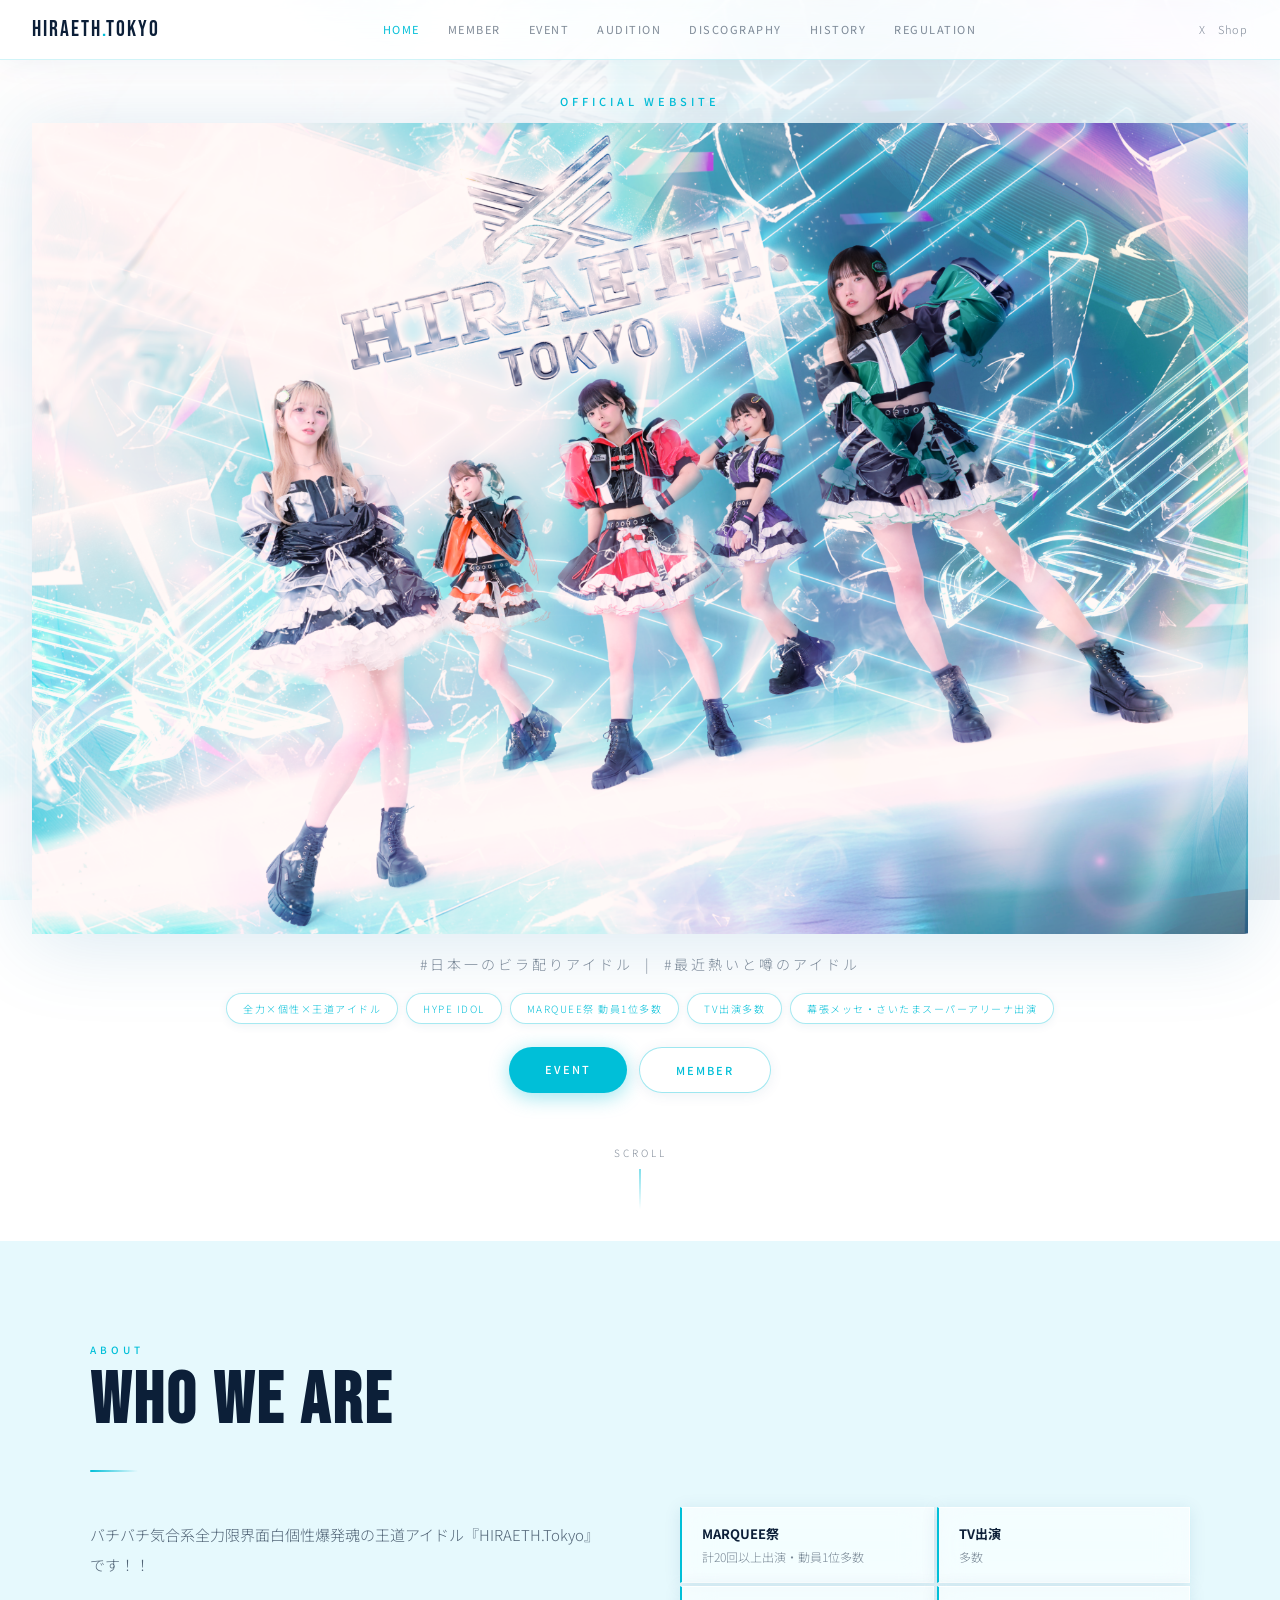
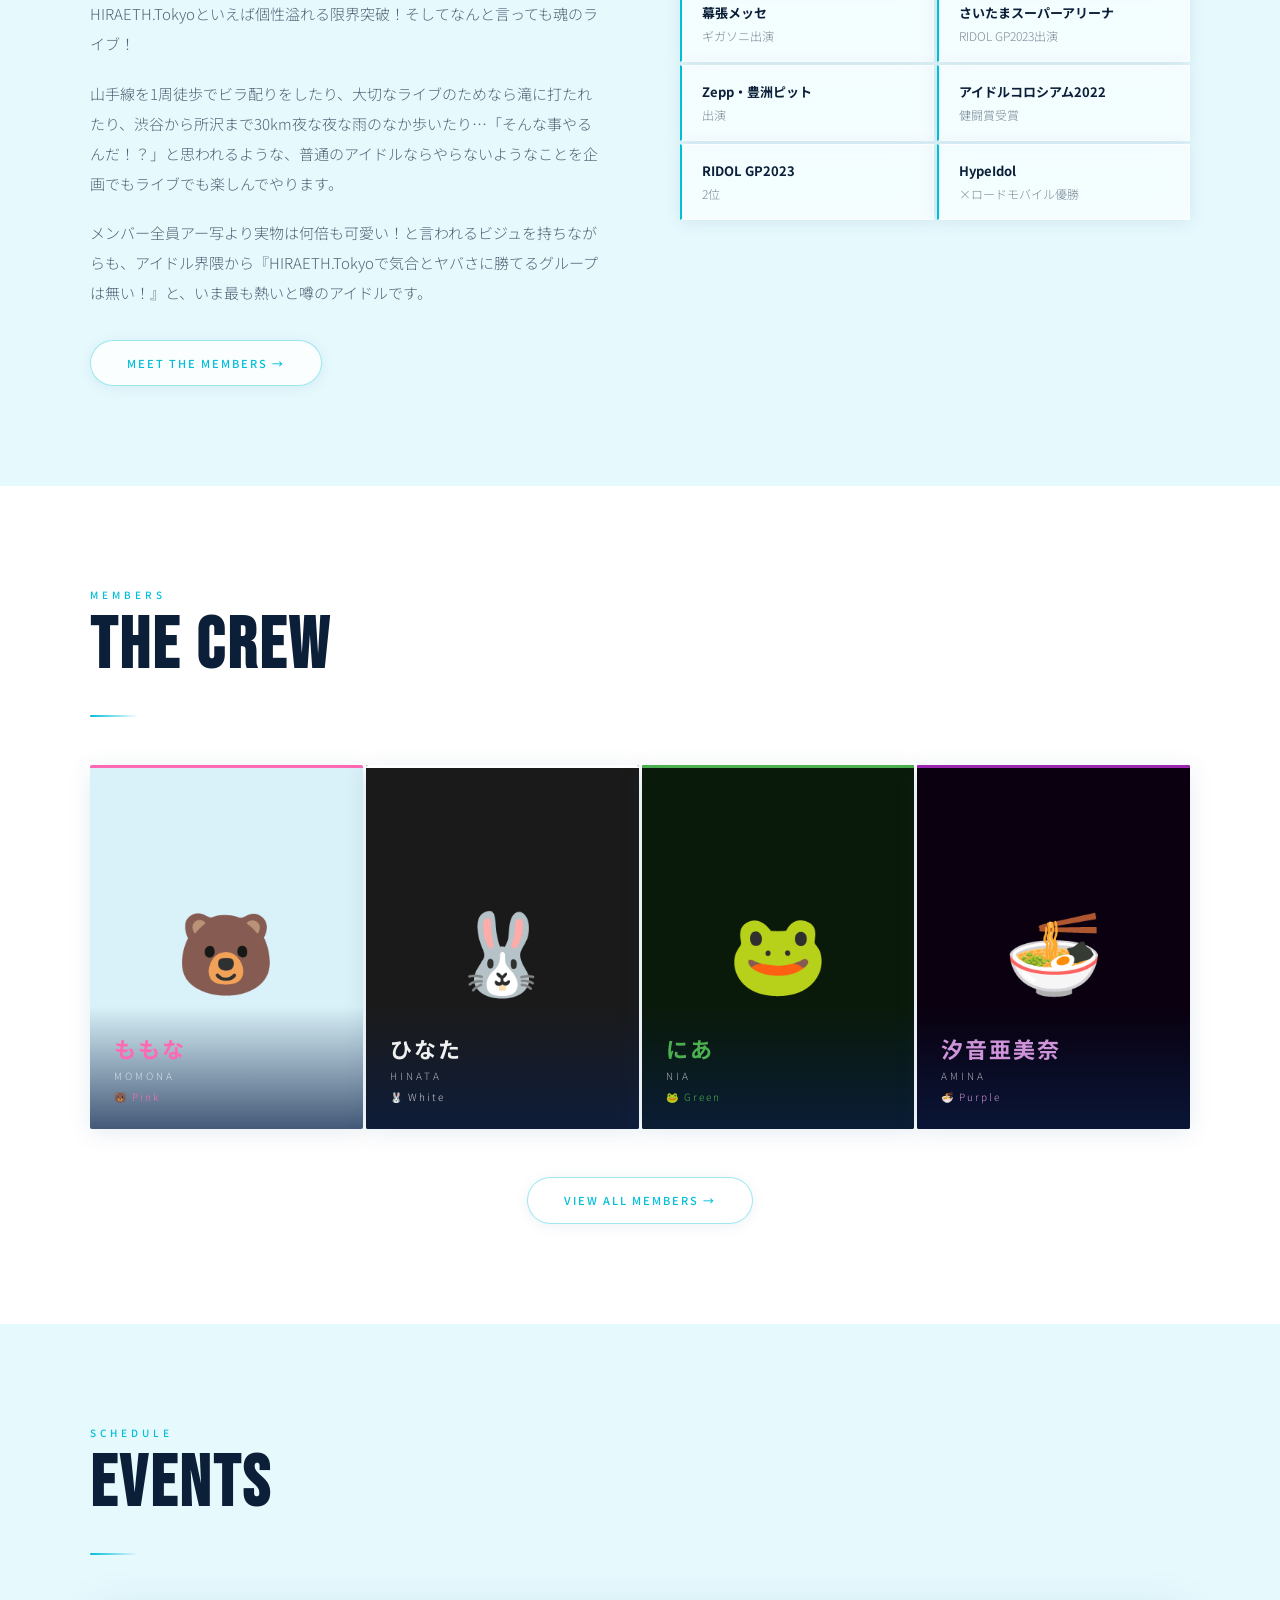
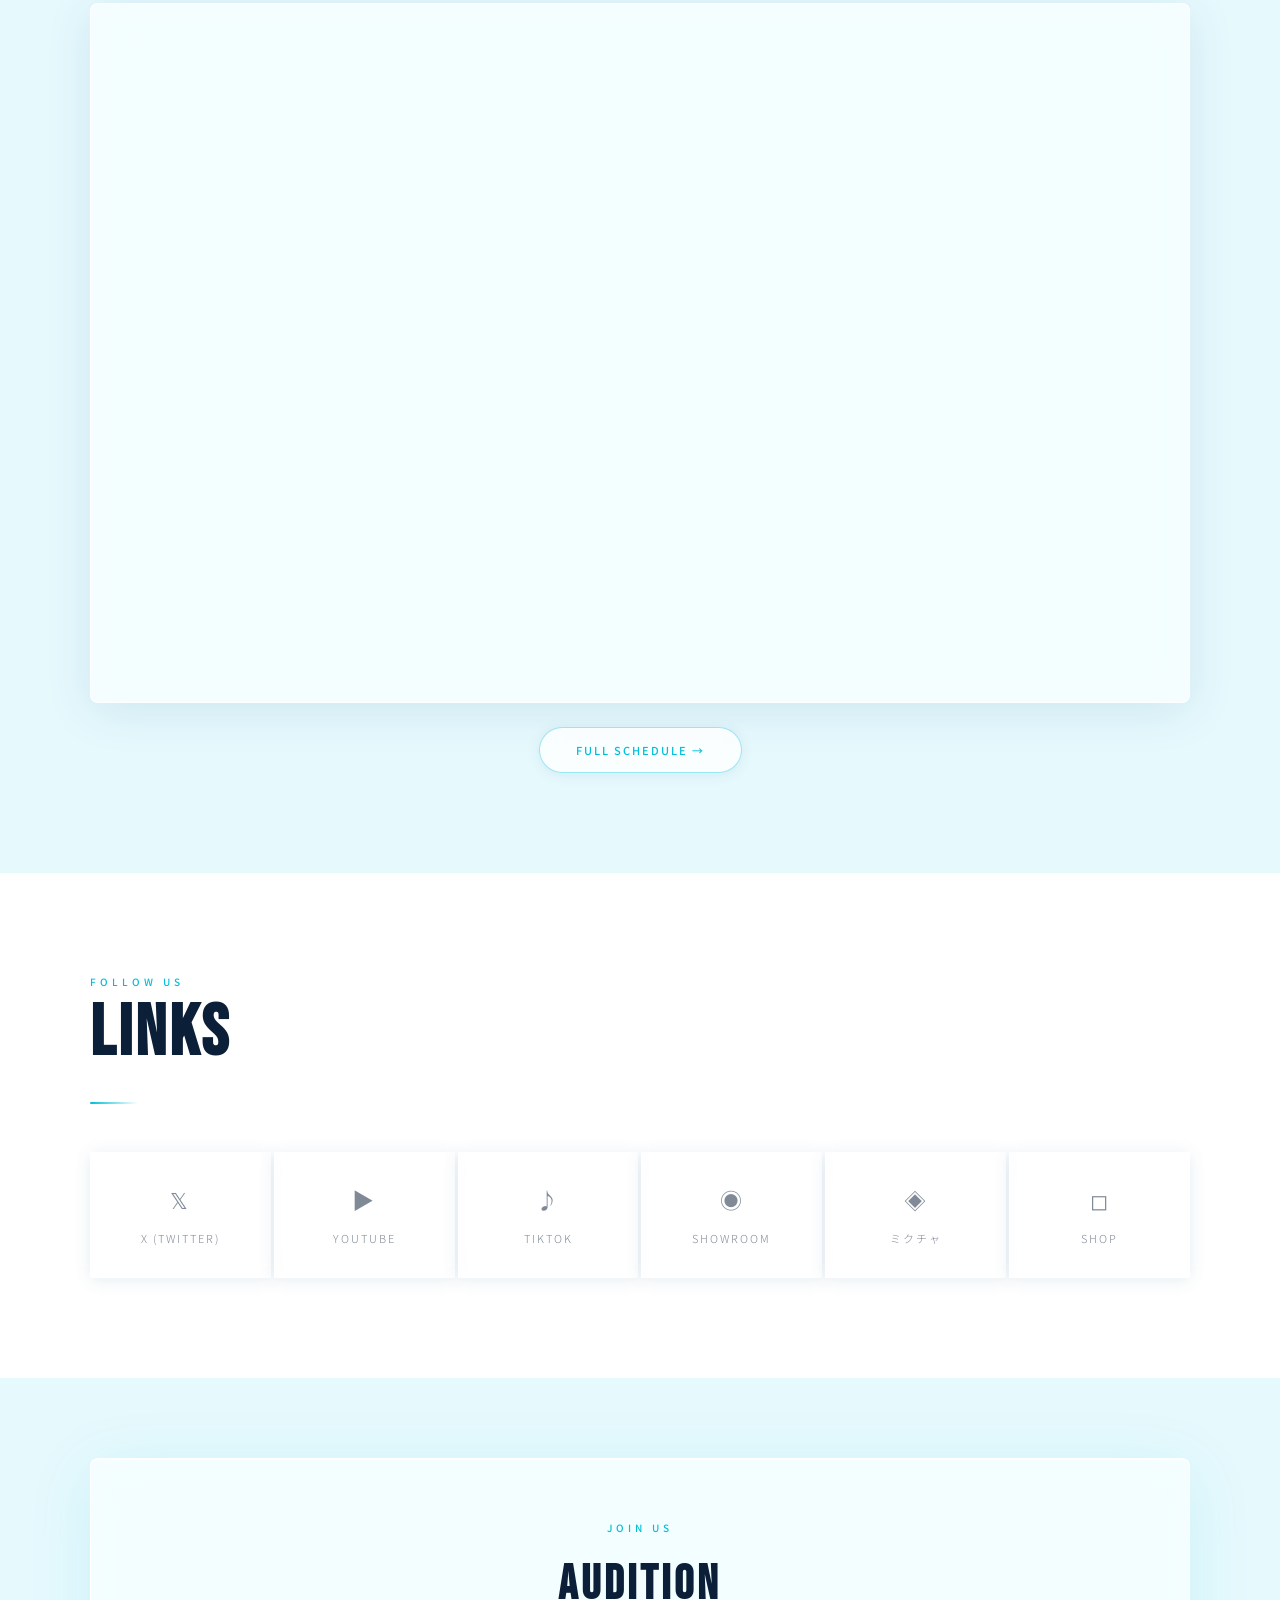
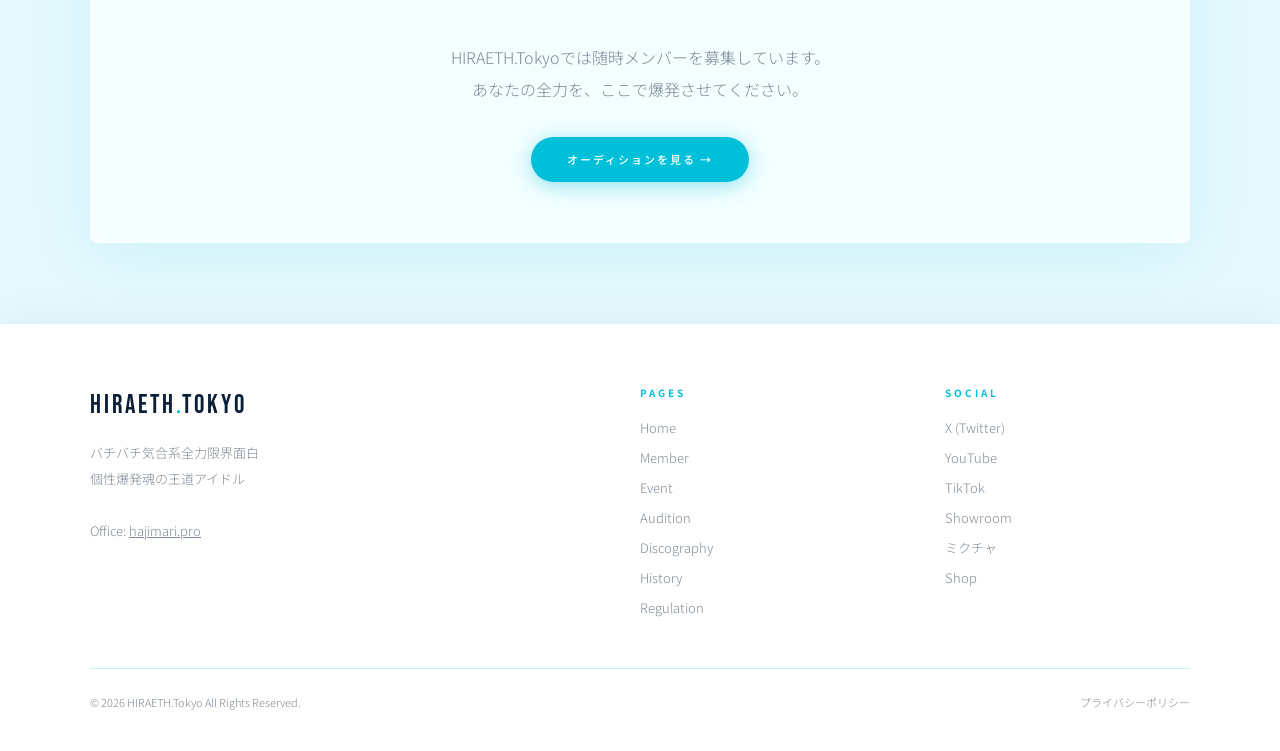
==== commit 1bde0f9d: "1" ====
--- a/index.html
+++ b/index.html
@@ -114,7 +114,7 @@
       <!-- ももな -->
       <div class="member-card" onclick="location.href='member.html#momona'">
         <div class="member-color-bar" style="background:#ff69b4;"></div>
-        <img src="images/members/momona.jpg" alt="ももな"
+        <img src="images/members/momona.png" alt="ももな"
           onerror="this.style.display='none'; this.nextElementSibling.style.display='flex';" />
         <div style="display:none;width:100%;height:100%;background:var(--gray2);align-items:center;justify-content:center;font-size:80px;">🐻</div>
         <div class="member-bottom">
@@ -129,7 +129,7 @@
       <!-- ひなた -->
       <div class="member-card" onclick="location.href='member.html#hinata'">
         <div class="member-color-bar" style="background:#fff;"></div>
-        <img src="images/members/hinata.jpg" alt="ひなた"
+        <img src="images/members/hinata.png" alt="ひなた"
           onerror="this.style.display='none'; this.nextElementSibling.style.display='flex';" />
         <div style="display:none;width:100%;height:100%;background:#1a1a1a;align-items:center;justify-content:center;font-size:80px;">🐰</div>
         <div class="member-bottom">
@@ -144,7 +144,7 @@
       <!-- にあ -->
       <div class="member-card" onclick="location.href='member.html#nia'">
         <div class="member-color-bar" style="background:#4caf50;"></div>
-        <img src="images/members/nia.jpg" alt="にあ"
+        <img src="images/members/nia.png" alt="にあ"
           onerror="this.style.display='none'; this.nextElementSibling.style.display='flex';" />
         <div style="display:none;width:100%;height:100%;background:#0a1a0a;align-items:center;justify-content:center;font-size:80px;">🐸</div>
         <div class="member-bottom">
@@ -159,7 +159,7 @@
       <!-- みーな -->
       <div class="member-card" onclick="location.href='member.html#amina'">
         <div class="member-color-bar" style="background:#9c27b0;"></div>
-        <img src="images/members/amina.jpg" alt="汐音亜美奈"
+        <img src="images/members/amina.png" alt="汐音亜美奈"
           onerror="this.style.display='none'; this.nextElementSibling.style.display='flex';" />
         <div style="display:none;width:100%;height:100%;background:#0a0010;align-items:center;justify-content:center;font-size:80px;">🍜</div>
         <div class="member-bottom">
--- a/style.css
+++ b/style.css
@@ -3,35 +3,57 @@
 *, *::before, *::after { box-sizing: border-box; margin: 0; padding: 0; }
 
 :root {
-  --black: #0a0a0a;
-  --white: #f5f5f0;
-  --accent: #e8003a;
-  --accent2: #ff6b9d;
-  --gold: #c9a84c;
-  --gray: #1a1a1a;
-  --gray2: #2a2a2a;
-  --text: #f0ede8;
-  --text-sub: #999;
-  --border: rgba(255,255,255,0.08);
+  --black:       #0c1f38;
+  --white:       #ffffff;
+  --accent:      #00bfd8;
+  --accent2:     #5dd4e8;
+  --gray:        rgba(210, 244, 252, 0.55);
+  --gray2:       rgba(255, 255, 255, 0.30);
+  --text:        #0c1f38;
+  --text-sub:    rgba(12, 31, 56, 0.52);
+  --border:      rgba(0, 191, 216, 0.22);
+  --glass:       rgba(255, 255, 255, 0.65);
+  --glass-mid:   rgba(255, 255, 255, 0.78);
+  --glass-hi:    rgba(255, 255, 255, 0.88);
+  --shadow:      rgba(0, 80, 130, 0.10);
+  --shadow-lg:   rgba(0, 80, 130, 0.16);
 }
 
 html { scroll-behavior: smooth; }
 
+/* ===== GLOBAL BACKGROUND ===== */
+/* 固定背景画像（薄く）*/
 body {
   font-family: 'Noto Sans JP', sans-serif;
-  background: var(--black);
   color: var(--text);
   overflow-x: hidden;
   font-weight: 300;
   line-height: 1.7;
+  position: relative;
+}
+
+/* 背景画像レイヤー（fixed・動かない）*/
+body::before {
+  content: '';
+  position: fixed; inset: 0; z-index: -2;
+  background: url('images/logo/logo-backgroud.png') center / cover no-repeat;
+}
+
+/* 白オーバーレイで画像を「薄く」見せる */
+body::after {
+  content: '';
+  position: fixed; inset: 0; z-index: -1;
+  background: rgba(255, 255, 255, 0.83);
 }
 
 /* ===== NAVIGATION ===== */
 nav {
   position: fixed; top: 0; left: 0; right: 0; z-index: 1000;
-  background: rgba(10,10,10,0.92);
-  backdrop-filter: blur(12px);
-  border-bottom: 0.5px solid var(--border);
+  background: rgba(255, 255, 255, 0.76);
+  backdrop-filter: blur(20px) saturate(180%);
+  -webkit-backdrop-filter: blur(20px) saturate(180%);
+  border-bottom: 1px solid rgba(0, 191, 216, 0.18);
+  box-shadow: 0 1px 30px rgba(0, 80, 130, 0.07);
   padding: 0 2rem;
   display: flex; align-items: center; justify-content: space-between;
   height: 60px;
@@ -40,158 +62,179 @@
 .nav-logo {
   font-family: 'Bebas Neue', sans-serif;
   font-size: 22px; letter-spacing: 2px;
-  color: var(--white); text-decoration: none;
+  color: var(--black); text-decoration: none;
 }
 .nav-logo span { color: var(--accent); }
 
-.nav-links {
-  display: flex; gap: 0; list-style: none;
-}
+.nav-links { display: flex; gap: 0; list-style: none; }
 .nav-links a {
   display: block; padding: 8px 14px;
   font-size: 11px; letter-spacing: 1.5px; text-transform: uppercase;
   color: var(--text-sub); text-decoration: none;
-  transition: color 0.2s;
-  font-weight: 400;
-}
-.nav-links a:hover, .nav-links a.active { color: var(--white); }
-
-.nav-social {
-  display: flex; gap: 12px; align-items: center;
-}
+  transition: color 0.2s; font-weight: 400;
+}
+.nav-links a:hover, .nav-links a.active { color: var(--accent); }
+
+.nav-social { display: flex; gap: 12px; align-items: center; }
 .nav-social a {
   color: var(--text-sub); font-size: 11px; text-decoration: none;
   letter-spacing: 1px; transition: color 0.2s;
 }
 .nav-social a:hover { color: var(--accent); }
 
-.hamburger {
-  display: none; flex-direction: column; gap: 5px;
-  cursor: pointer; padding: 4px;
-}
+.hamburger { display: none; flex-direction: column; gap: 5px; cursor: pointer; padding: 4px; }
 .hamburger span {
   display: block; width: 24px; height: 1.5px;
-  background: var(--white); transition: all 0.3s;
+  background: var(--accent); transition: all 0.3s;
 }
 
 .mobile-menu {
   display: none; position: fixed; inset: 0; z-index: 999;
-  background: rgba(10,10,10,0.98); padding: 80px 2rem 2rem;
+  background: rgba(255, 255, 255, 0.95);
+  backdrop-filter: blur(24px) saturate(180%);
+  -webkit-backdrop-filter: blur(24px) saturate(180%);
+  padding: 80px 2rem 2rem;
   flex-direction: column; gap: 8px;
 }
 .mobile-menu.open { display: flex; }
 .mobile-menu a {
   font-size: 20px; letter-spacing: 2px; text-transform: uppercase;
   color: var(--text-sub); text-decoration: none; padding: 12px 0;
-  border-bottom: 0.5px solid var(--border);
-  transition: color 0.2s;
-}
-.mobile-menu a:hover { color: var(--white); }
+  border-bottom: 1px solid var(--border); transition: color 0.2s;
+}
+.mobile-menu a:hover { color: var(--accent); }
 
 /* ===== HERO ===== */
 .hero {
-  min-height: 100vh; display: flex; align-items: center; justify-content: center;
-  position: relative; overflow: hidden;
+  min-height: 100vh;
+  display: flex;
+  flex-direction: column;
+  align-items: center;
+  position: relative;
+  overflow: hidden;
   padding-top: 60px;
 }
 
-.hero-bg {
-  position: absolute; inset: 0;
-  background: linear-gradient(135deg, #0a0a0a 0%, #1a0a10 50%, #0a0a1a 100%);
-}
-
-.hero-grid {
-  position: absolute; inset: 0;
-  background-image:
-    linear-gradient(rgba(232,0,58,0.05) 1px, transparent 1px),
-    linear-gradient(90deg, rgba(232,0,58,0.05) 1px, transparent 1px);
-  background-size: 60px 60px;
-  animation: gridMove 20s linear infinite;
-}
-
-@keyframes gridMove {
-  0% { transform: translateY(0); }
-  100% { transform: translateY(60px); }
-}
+/* hero-bg・grid は非表示 */
+.hero-bg,
+.hero-grid { display: none; }
 
 .hero-content {
-  position: relative; z-index: 2;
-  text-align: center; padding: 2rem;
-  animation: fadeUp 1s ease both;
+  width: 100%;
+  padding: 0;
+  text-align: center;
+  position: relative;
+  z-index: 2;
+  animation: fadeUp 0.9s ease both;
 }
 
 @keyframes fadeUp {
-  from { opacity: 0; transform: translateY(40px); }
-  to { opacity: 1; transform: translateY(0); }
-}
-
+  from { opacity: 0; transform: translateY(32px); }
+  to   { opacity: 1; transform: translateY(0); }
+}
+
+/* "Official Website" ラベル */
 .hero-eyebrow {
+  display: block;
+  padding: 2rem 2rem 0.8rem;
   font-size: 11px; letter-spacing: 4px; text-transform: uppercase;
-  color: var(--accent); margin-bottom: 1rem; font-weight: 400;
-}
-
+  color: var(--accent); font-weight: 500;
+}
+
+/* ★ ロゴ（集合写真）横幅いっぱい */
 .hero-logo-img {
-  width: min(320px, 80vw); margin-bottom: 1.5rem;
-  filter: brightness(1.1);
+  width: 100%;
+  display: block;
+  object-fit: cover;
+  /* drop-shadowで写真を少し浮かせる */
+  filter: drop-shadow(0 8px 40px rgba(0, 100, 160, 0.15));
 }
 
 .hero-title {
   font-family: 'Bebas Neue', sans-serif;
   font-size: clamp(56px, 10vw, 120px);
   line-height: 0.9; letter-spacing: 4px;
-  color: var(--white);
-  margin-bottom: 1rem;
+  color: var(--black);
+  padding: 1rem 2rem 0;
 }
 .hero-title .accent { color: var(--accent); }
 
 .hero-tagline {
-  font-size: clamp(12px, 2vw, 15px); letter-spacing: 3px;
-  color: var(--text-sub); margin-bottom: 2.5rem; font-weight: 300;
+  display: block;
+  padding: 1.2rem 2rem 0;
+  font-size: clamp(12px, 2vw, 14px); letter-spacing: 3px;
+  color: var(--text-sub); font-weight: 300;
 }
 
 .hero-tags {
   display: flex; flex-wrap: wrap; gap: 8px;
-  justify-content: center; margin-bottom: 2.5rem;
+  justify-content: center;
+  padding: 1rem 2rem;
 }
 .hero-tag {
-  font-size: 10px; letter-spacing: 1.5px; padding: 5px 14px;
-  border: 0.5px solid rgba(232,0,58,0.4);
-  color: var(--accent2); border-radius: 2px;
+  font-size: 10px; letter-spacing: 1.5px; padding: 6px 16px;
+  border: 1px solid rgba(0, 191, 216, 0.35);
+  color: var(--accent);
+  border-radius: 100px;
+  background: rgba(255, 255, 255, 0.70);
+  backdrop-filter: blur(8px);
+  -webkit-backdrop-filter: blur(8px);
+  box-shadow: 0 2px 10px rgba(0, 80, 130, 0.07);
 }
 
 .hero-cta {
   display: flex; gap: 12px; justify-content: center; flex-wrap: wrap;
-}
+  padding: 0.4rem 2rem 3rem;
+}
+
+/* ===== BUTTONS ===== */
 .btn {
-  display: inline-block; padding: 13px 32px;
+  display: inline-block; padding: 13px 36px;
   font-size: 11px; letter-spacing: 2px; text-transform: uppercase;
   text-decoration: none; font-weight: 500;
   transition: all 0.25s; border: none; cursor: pointer;
   font-family: 'Noto Sans JP', sans-serif;
+  border-radius: 100px;
 }
 .btn-primary {
-  background: var(--accent); color: var(--white);
-}
-.btn-primary:hover { background: #ff1a4d; transform: translateY(-2px); }
+  background: var(--accent);
+  color: #ffffff;
+  box-shadow: 0 4px 20px rgba(0, 191, 216, 0.40);
+}
+.btn-primary:hover {
+  background: #00d4ef;
+  transform: translateY(-2px);
+  box-shadow: 0 8px 32px rgba(0, 191, 216, 0.50);
+}
 .btn-outline {
-  background: transparent; color: var(--white);
-  border: 0.5px solid rgba(255,255,255,0.3);
-}
-.btn-outline:hover { border-color: var(--white); transform: translateY(-2px); }
-
+  background: var(--glass-mid);
+  backdrop-filter: blur(12px);
+  -webkit-backdrop-filter: blur(12px);
+  color: var(--accent);
+  border: 1px solid rgba(0, 191, 216, 0.38);
+  box-shadow: 0 2px 14px rgba(0, 80, 130, 0.08);
+}
+.btn-outline:hover {
+  background: var(--glass-hi);
+  border-color: var(--accent);
+  box-shadow: 0 6px 24px rgba(0, 191, 216, 0.22);
+  transform: translateY(-2px);
+}
+
+/* スクロール矢印 */
 .scroll-indicator {
   position: absolute; bottom: 2rem; left: 50%; transform: translateX(-50%);
   display: flex; flex-direction: column; align-items: center; gap: 8px;
   color: var(--text-sub); font-size: 10px; letter-spacing: 3px; text-transform: uppercase;
-  animation: bounce 2s ease infinite;
+  animation: bounce 2s ease infinite; z-index: 3;
 }
 .scroll-indicator::after {
   content: ''; display: block; width: 1px; height: 40px;
-  background: linear-gradient(var(--text-sub), transparent);
+  background: linear-gradient(var(--accent), transparent);
 }
 @keyframes bounce {
   0%, 100% { transform: translateX(-50%) translateY(0); }
-  50% { transform: translateX(-50%) translateY(-8px); }
+  50%       { transform: translateX(-50%) translateY(-8px); }
 }
 
 /* ===== SECTIONS ===== */
@@ -199,57 +242,73 @@
 
 .section-label {
   font-size: 10px; letter-spacing: 4px; text-transform: uppercase;
-  color: var(--accent); margin-bottom: 8px; font-weight: 400;
+  color: var(--accent); margin-bottom: 8px; font-weight: 500;
 }
 .section-title {
   font-family: 'Bebas Neue', sans-serif;
   font-size: clamp(40px, 6vw, 72px); letter-spacing: 3px;
-  line-height: 1; margin-bottom: 2rem;
+  line-height: 1; margin-bottom: 2rem; color: var(--black);
 }
 .section-divider {
-  width: 40px; height: 1px; background: var(--accent);
-  margin-bottom: 3rem;
+  width: 48px; height: 2px;
+  background: linear-gradient(90deg, var(--accent), rgba(0, 191, 216, 0));
+  margin-bottom: 3rem; border-radius: 1px;
 }
 
 .container { max-width: 1100px; margin: 0 auto; }
 
 /* ===== ABOUT ===== */
 .about-grid {
-  display: grid; grid-template-columns: 1fr 1fr; gap: 80px;
-  align-items: center;
+  display: grid; grid-template-columns: 1fr 1fr; gap: 80px; align-items: center;
 }
 .about-text p {
-  font-size: 15px; line-height: 2; color: #ccc; margin-bottom: 1.2rem;
+  font-size: 15px; line-height: 2; color: rgba(12, 31, 56, 0.68); margin-bottom: 1.2rem;
 }
 .about-achievements {
-  display: grid; grid-template-columns: 1fr 1fr; gap: 2px;
+  display: grid; grid-template-columns: 1fr 1fr; gap: 3px;
 }
 .achievement-item {
-  background: var(--gray2); padding: 16px 20px;
+  background: var(--glass);
+  backdrop-filter: blur(16px) saturate(160%);
+  -webkit-backdrop-filter: blur(16px) saturate(160%);
+  border: 1px solid rgba(255, 255, 255, 0.80);
+  border-left: 2px solid var(--accent);
+  padding: 16px 20px;
   font-size: 12px; line-height: 1.6; color: var(--text-sub);
-  border-left: 2px solid var(--accent);
-}
-.achievement-item strong { color: var(--white); display: block; font-size: 13px; margin-bottom: 2px; }
+  box-shadow: 0 2px 16px var(--shadow);
+  transition: box-shadow 0.25s, transform 0.25s;
+}
+.achievement-item:hover {
+  box-shadow: 0 6px 28px rgba(0, 191, 216, 0.16);
+  transform: translateY(-1px);
+}
+.achievement-item strong {
+  color: var(--black); display: block; font-size: 13px; margin-bottom: 2px;
+}
 
 /* ===== MEMBERS ===== */
 .members-grid {
-  display: grid; grid-template-columns: repeat(auto-fit, minmax(240px, 1fr)); gap: 2px;
+  display: grid; grid-template-columns: repeat(auto-fit, minmax(240px, 1fr)); gap: 3px;
 }
 .member-card {
   position: relative; overflow: hidden; aspect-ratio: 3/4;
-  background: var(--gray2); cursor: pointer;
-  transition: transform 0.4s;
-}
-.member-card:hover { transform: scale(1.02); z-index: 2; }
+  background: #c8eaf5; cursor: pointer;
+  transition: transform 0.4s, box-shadow 0.4s;
+  border-radius: 2px;
+  box-shadow: 0 4px 24px var(--shadow);
+}
+.member-card:hover {
+  transform: scale(1.02); z-index: 2;
+  box-shadow: 0 12px 48px rgba(0, 191, 216, 0.22);
+}
 .member-card img {
   width: 100%; height: 100%; object-fit: cover;
-  transition: transform 0.6s;
-  filter: grayscale(20%);
+  transition: transform 0.6s; filter: grayscale(5%);
 }
 .member-card:hover img { transform: scale(1.08); filter: grayscale(0%); }
 .member-overlay {
   position: absolute; inset: 0;
-  background: linear-gradient(to top, rgba(0,0,0,0.9) 0%, transparent 50%);
+  background: linear-gradient(to top, rgba(10, 30, 70, 0.80) 0%, transparent 55%);
   display: flex; flex-direction: column; justify-content: flex-end;
   padding: 1.5rem;
   transform: translateY(20px); opacity: 0; transition: all 0.4s;
@@ -257,56 +316,75 @@
 .member-card:hover .member-overlay { transform: translateY(0); opacity: 1; }
 .member-bottom {
   position: absolute; bottom: 0; left: 0; right: 0; padding: 1.5rem;
-  background: linear-gradient(to top, rgba(0,0,0,0.85) 0%, transparent 100%);
+  background: linear-gradient(to top, rgba(10, 30, 70, 0.72) 0%, transparent 100%);
 }
 .member-color-bar {
   position: absolute; top: 0; left: 0; right: 0; height: 3px;
 }
-.member-name-jp {
-  font-size: 22px; font-weight: 700; letter-spacing: 2px;
-}
-.member-name-en {
-  font-size: 10px; letter-spacing: 3px; color: var(--text-sub); text-transform: uppercase;
-}
-.member-color-label {
-  font-size: 10px; letter-spacing: 2px; margin-top: 4px;
-}
-.member-bio { font-size: 12px; color: #bbb; margin-top: 8px; line-height: 1.6; }
+.member-name-jp { font-size: 22px; font-weight: 700; letter-spacing: 2px; color: #fff; }
+.member-name-en { font-size: 10px; letter-spacing: 3px; color: rgba(255,255,255,0.65); text-transform: uppercase; }
+.member-color-label { font-size: 10px; letter-spacing: 2px; margin-top: 4px; }
+.member-bio { font-size: 12px; color: rgba(255,255,255,0.85); margin-top: 8px; line-height: 1.6; }
 
 /* ===== EVENTS ===== */
 .timetree-wrap {
-  background: var(--gray2); border: 0.5px solid var(--border);
-  border-radius: 4px; overflow: hidden;
+  background: var(--glass);
+  backdrop-filter: blur(16px) saturate(160%);
+  -webkit-backdrop-filter: blur(16px) saturate(160%);
+  border: 1px solid rgba(255, 255, 255, 0.80);
+  box-shadow: 0 8px 48px var(--shadow);
+  border-radius: 8px; overflow: hidden;
   height: 700px;
 }
 .timetree-wrap iframe { width: 100%; height: 100%; border: none; }
 
 /* ===== LINKS ROW ===== */
 .links-grid {
-  display: grid; grid-template-columns: repeat(auto-fit, minmax(160px, 1fr)); gap: 2px;
+  display: grid; grid-template-columns: repeat(auto-fit, minmax(160px, 1fr)); gap: 3px;
 }
 .link-card {
-  background: var(--gray2); padding: 28px 20px;
+  background: var(--glass);
+  backdrop-filter: blur(16px) saturate(160%);
+  -webkit-backdrop-filter: blur(16px) saturate(160%);
+  border: 1px solid rgba(255, 255, 255, 0.80);
+  box-shadow: 0 2px 16px var(--shadow);
+  padding: 28px 20px;
   text-align: center; text-decoration: none;
   color: var(--text-sub); font-size: 11px; letter-spacing: 2px;
   text-transform: uppercase; transition: all 0.25s;
   border-bottom: 2px solid transparent;
 }
-.link-card:hover { background: var(--gray); color: var(--white); border-color: var(--accent); }
+.link-card:hover {
+  background: var(--glass-hi);
+  color: var(--accent);
+  border-color: var(--accent);
+  box-shadow: 0 8px 32px rgba(0, 191, 216, 0.16);
+  transform: translateY(-3px);
+}
 .link-card-icon { font-size: 22px; margin-bottom: 10px; display: block; }
 
 /* ===== AUDITION ===== */
 .audition-box {
-  background: linear-gradient(135deg, var(--gray2), #1a0a10);
-  border: 0.5px solid rgba(232,0,58,0.3);
-  padding: 60px; text-align: center;
-}
-.audition-box h2 { font-family: 'Bebas Neue', sans-serif; font-size: 48px; letter-spacing: 4px; margin-bottom: 1rem; }
+  background: var(--glass);
+  backdrop-filter: blur(20px) saturate(180%);
+  -webkit-backdrop-filter: blur(20px) saturate(180%);
+  border: 1px solid rgba(255, 255, 255, 0.85);
+  box-shadow: 0 12px 64px rgba(0, 191, 216, 0.12), inset 0 1px 0 rgba(255,255,255,0.95);
+  padding: 60px; text-align: center; border-radius: 8px;
+}
+.audition-box h2 {
+  font-family: 'Bebas Neue', sans-serif; font-size: 48px; letter-spacing: 4px;
+  margin-bottom: 1rem; color: var(--black);
+}
 .audition-box p { color: var(--text-sub); margin-bottom: 2rem; line-height: 2; }
 
 /* ===== FOOTER ===== */
 footer {
-  background: var(--gray); border-top: 0.5px solid var(--border);
+  background: rgba(255, 255, 255, 0.72);
+  backdrop-filter: blur(20px) saturate(160%);
+  -webkit-backdrop-filter: blur(20px) saturate(160%);
+  border-top: 1px solid rgba(0, 191, 216, 0.14);
+  box-shadow: 0 -4px 40px rgba(0, 80, 130, 0.06);
   padding: 60px 2rem 40px;
 }
 .footer-inner {
@@ -319,32 +397,27 @@
   display: block; font-size: 13px; color: var(--text-sub);
   text-decoration: none; margin-bottom: 8px; transition: color 0.2s;
 }
-.footer-col a:hover { color: var(--white); }
+.footer-col a:hover { color: var(--accent); }
 .footer-bottom {
   max-width: 1100px; margin: 40px auto 0;
-  border-top: 0.5px solid var(--border); padding-top: 24px;
+  border-top: 1px solid var(--border); padding-top: 24px;
   display: flex; justify-content: space-between; align-items: center;
   font-size: 11px; color: var(--text-sub);
 }
 
-/* ===== PAGE HERO ===== */
+/* ===== PAGE HERO（下層ページ） ===== */
 .page-hero {
   height: 280px; display: flex; align-items: flex-end;
   padding: 3rem 2rem; position: relative; overflow: hidden;
   margin-top: 60px;
-  background: linear-gradient(135deg, #0a0a0a, #1a0a10);
-}
-.page-hero::before {
-  content: ''; position: absolute; inset: 0;
-  background-image:
-    linear-gradient(rgba(232,0,58,0.04) 1px, transparent 1px),
-    linear-gradient(90deg, rgba(232,0,58,0.04) 1px, transparent 1px);
-  background-size: 40px 40px;
-}
+  background: rgba(200, 240, 252, 0.50);
+}
+.page-hero::before { display: none; } /* グリッド無効 */
 .page-hero-title {
   font-family: 'Bebas Neue', sans-serif;
   font-size: clamp(48px, 8vw, 96px); letter-spacing: 6px;
   line-height: 1; position: relative; z-index: 1;
+  color: var(--black);
 }
 .page-hero-title span { color: var(--accent); }
 
@@ -352,48 +425,58 @@
 .member-detail-grid {
   display: grid; grid-template-columns: 340px 1fr; gap: 60px;
   margin-bottom: 80px; padding-bottom: 80px;
-  border-bottom: 0.5px solid var(--border);
-  align-items: start;
+  border-bottom: 1px solid var(--border); align-items: start;
 }
 .member-detail-grid:last-child { border-bottom: none; }
 .member-photo {
   width: 100%; aspect-ratio: 3/4; object-fit: cover;
-  background: var(--gray2);
+  background: #c8eaf5; border-radius: 4px;
+  box-shadow: 0 8px 48px var(--shadow-lg);
 }
 .member-photo-placeholder {
   width: 100%; aspect-ratio: 3/4;
-  background: var(--gray2);
+  background: var(--glass);
+  backdrop-filter: blur(8px); -webkit-backdrop-filter: blur(8px);
+  border: 1px solid rgba(255, 255, 255, 0.80);
+  box-shadow: 0 4px 24px var(--shadow);
   display: flex; align-items: center; justify-content: center;
-  font-size: 48px; color: var(--text-sub);
+  font-size: 48px; color: var(--text-sub); border-radius: 4px;
 }
 .member-detail-name {
   font-family: 'Bebas Neue', sans-serif;
   font-size: 56px; letter-spacing: 4px; line-height: 1;
-  margin-bottom: 4px;
-}
-.member-detail-kana {
-  font-size: 12px; letter-spacing: 3px; color: var(--text-sub); margin-bottom: 1.5rem;
-}
+  margin-bottom: 4px; color: var(--black);
+}
+.member-detail-kana { font-size: 12px; letter-spacing: 3px; color: var(--text-sub); margin-bottom: 1.5rem; }
 .member-detail-bio {
-  font-size: 14px; color: #bbb; line-height: 2; margin-bottom: 2rem;
+  font-size: 14px; color: rgba(12, 31, 56, 0.68); line-height: 2; margin-bottom: 2rem;
   border-left: 2px solid var(--accent); padding-left: 1rem;
 }
 .member-data-grid {
-  display: grid; grid-template-columns: 1fr 1fr; gap: 2px; margin-bottom: 2rem;
+  display: grid; grid-template-columns: 1fr 1fr; gap: 3px; margin-bottom: 2rem;
 }
 .member-data-item {
-  background: var(--gray2); padding: 12px 16px;
+  background: var(--glass);
+  backdrop-filter: blur(12px); -webkit-backdrop-filter: blur(12px);
+  border: 1px solid rgba(255, 255, 255, 0.80);
+  box-shadow: 0 2px 12px var(--shadow);
+  padding: 12px 16px;
 }
 .member-data-label { font-size: 9px; letter-spacing: 2px; color: var(--text-sub); text-transform: uppercase; }
-.member-data-value { font-size: 13px; margin-top: 2px; }
+.member-data-value { font-size: 13px; margin-top: 2px; color: var(--black); }
 .member-sns-row { display: flex; flex-wrap: wrap; gap: 8px; }
 .member-sns-btn {
-  display: inline-block; padding: 8px 16px; font-size: 10px;
+  display: inline-block; padding: 8px 18px; font-size: 10px;
   letter-spacing: 2px; text-transform: uppercase; text-decoration: none;
-  border: 0.5px solid rgba(255,255,255,0.2); color: var(--text-sub);
-  transition: all 0.2s;
-}
-.member-sns-btn:hover { border-color: var(--accent); color: var(--accent); }
+  border: 1px solid rgba(0, 191, 216, 0.25); color: var(--text-sub);
+  background: var(--glass); backdrop-filter: blur(8px); -webkit-backdrop-filter: blur(8px);
+  transition: all 0.2s; border-radius: 100px;
+}
+.member-sns-btn:hover {
+  border-color: var(--accent); color: var(--accent);
+  box-shadow: 0 4px 16px rgba(0, 191, 216, 0.18);
+  background: var(--glass-hi);
+}
 
 /* ===== ANIMATIONS ===== */
 .reveal {
